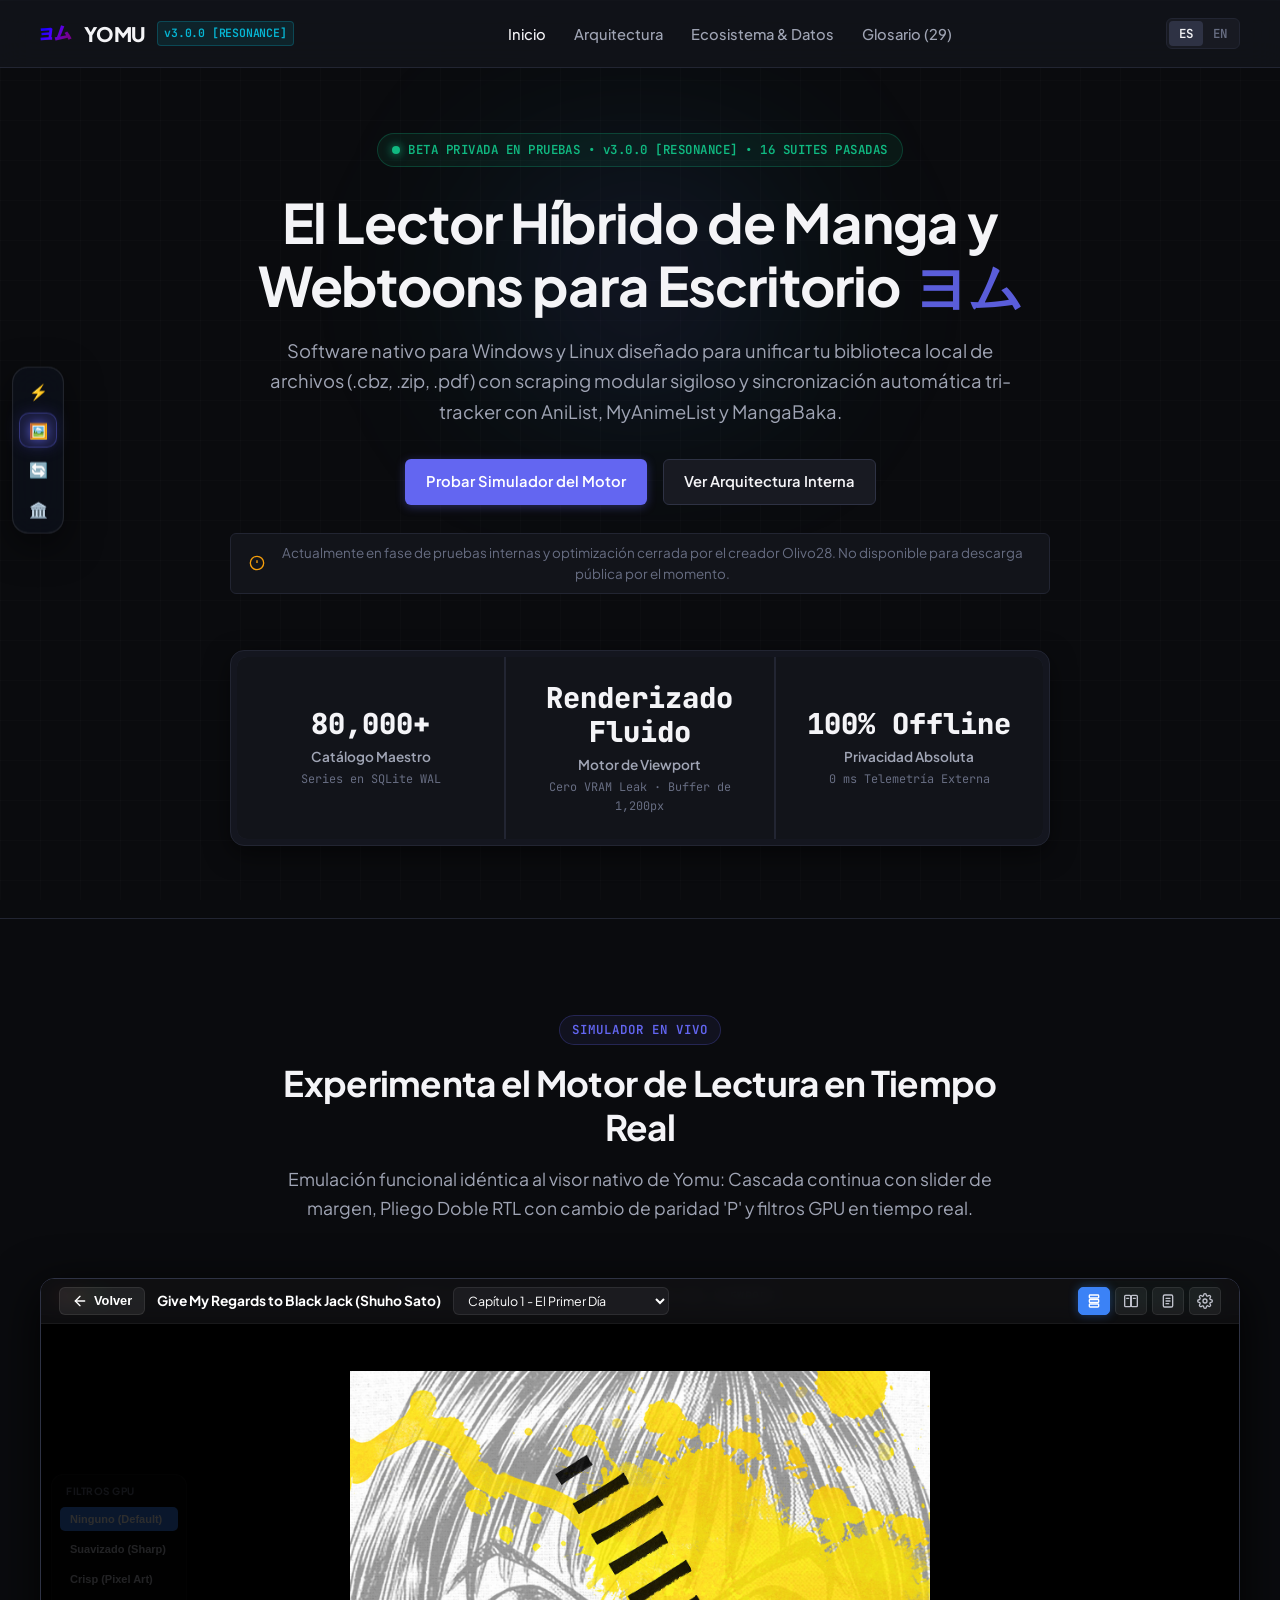
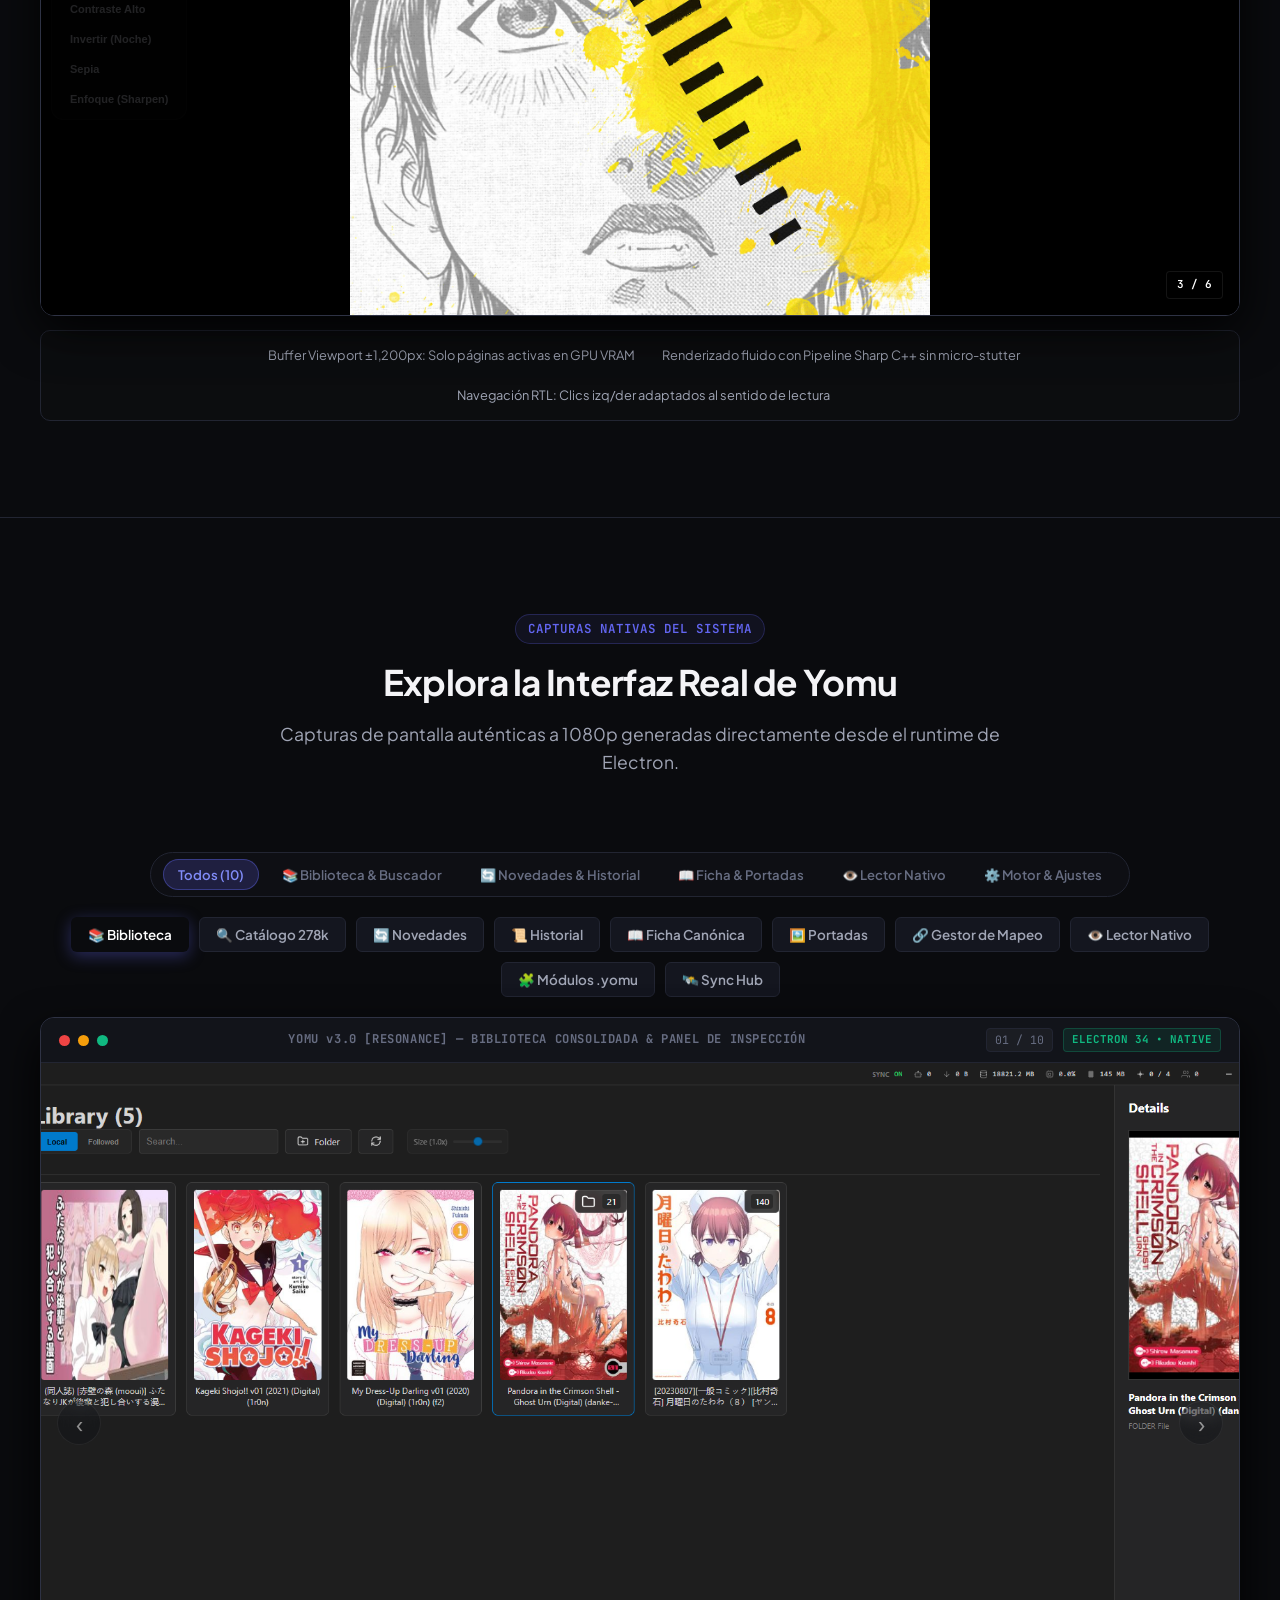
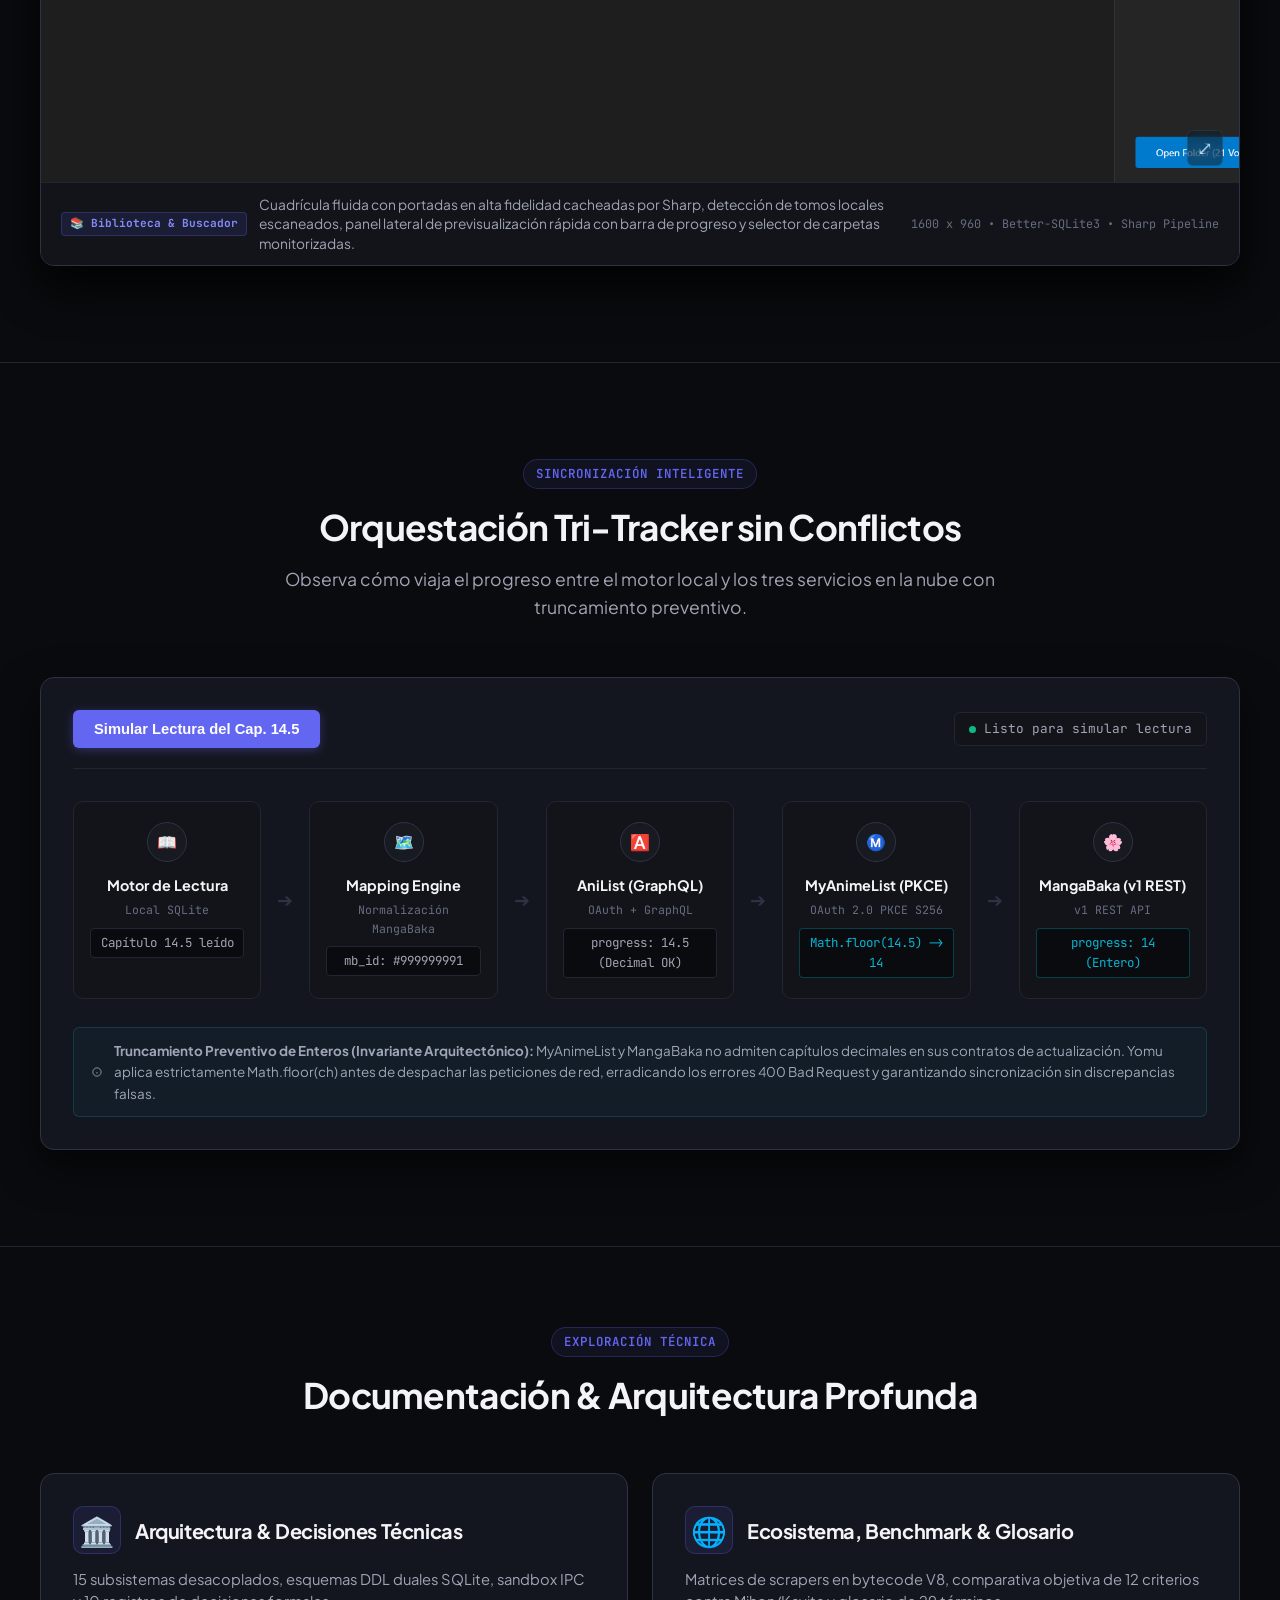
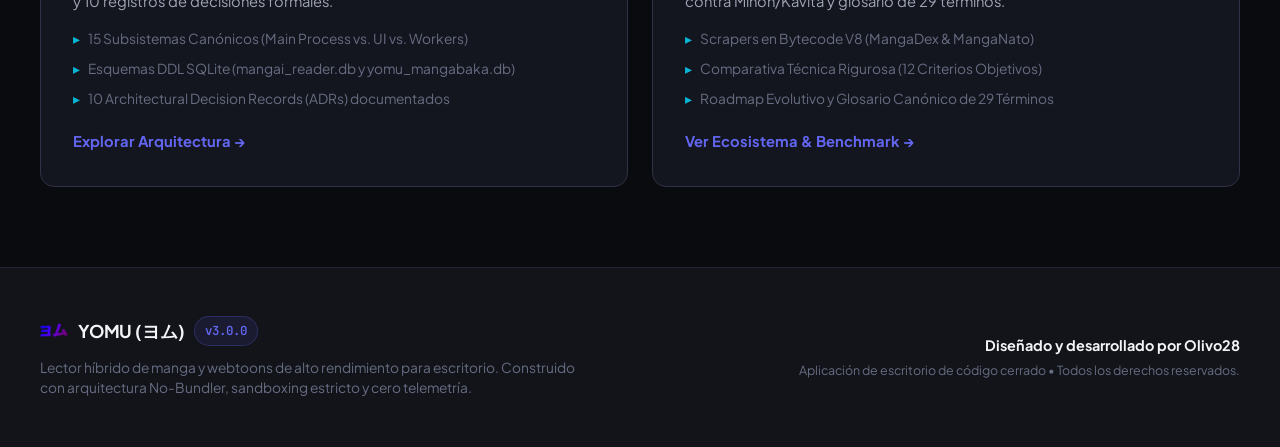
==== index.html @ 0726d1d8 "feat: update public portal, documentation and marketplace [2026-09-25]" ====
<!DOCTYPE html>
<html lang="es">
<head>
  <meta charset="UTF-8">
  <meta name="viewport" content="width=device-width, initial-scale=1.0">
  <title>YOMU (ヨム) — The Hybrid Manga & Webtoon Engine for Desktop</title>
  <meta name="description" content="Yomu es una aplicación de escritorio nativa para Windows y Linux que unifica tu biblioteca local de manga y webtoons (.cbz, .zip, .pdf) con scraping modular sigiloso y sincronización tri-tracker con AniList, MyAnimeList y MangaBaka.">
  <meta name="keywords" content="Yomu, manga reader, webtoon reader, desktop manga, cbz reader, anilist sync, myanimelist sync, mangabaka, tachiyomi alternative desktop">
  <meta name="author" content="Olivo28">

  <!-- Open Graph / Social Cards -->
  <meta property="og:type" content="website">
  <meta property="og:title" content="YOMU (ヨム) — Hybrid Desktop Manga Engine">
  <meta property="og:description" content="Closed Private Beta v3.0.0 [RESONANCE]. Zero telemetry, 100% offline-first, dual SQLite vault, and unified cloud tracking.">
  <meta property="og:image" content="./assets/logo.png">

  <!-- Favicon -->
  <link rel="icon" type="image/png" href="./assets/logo.png">

  <!-- Google Fonts: Plus Jakarta Sans & JetBrains Mono -->
  <link rel="preconnect" href="https://fonts.googleapis.com">
  <link rel="preconnect" href="https://fonts.gstatic.com" crossorigin>
  <link href="https://fonts.googleapis.com/css2?family=JetBrains+Mono:wght@400;600;700&family=Plus+Jakarta+Sans:wght@400;500;600;700;800&display=swap" rel="stylesheet">

  <!-- Modular CSS Stylesheets -->
  <link rel="stylesheet" href="./css/base.css">
  <link rel="stylesheet" href="./css/components/quick-nav.css">
  <link rel="stylesheet" href="./css/components/hero.css">
  <link rel="stylesheet" href="./css/components/reader-sim.css">
  <link rel="stylesheet" href="./css/components/gallery.css">
  <link rel="stylesheet" href="./css/components/sync-hub-sim.css">
  <link rel="stylesheet" href="./css/responsive.css">
</head>
<body>

  <!-- Top Sticky Navigation Bar -->
  <nav class="navbar">
    <div class="container nav-container">
      <a href="#" class="nav-brand">
        <img src="./assets/logo.png" alt="Yomu Logo" class="nav-logo">
        <span data-i18n="nav.brand">YOMU</span>
        <span class="nav-brand-tag">v3.0.0 [RESONANCE]</span>
      </a>

      <ul class="nav-links" id="nav-links">
        <li><a href="./index.html" class="nav-link active" data-i18n="nav.home">Inicio</a></li>
        <li><a href="./architecture.html" class="nav-link" data-i18n="nav.architecture">Arquitectura</a></li>
        <li><a href="./ecosystem.html" class="nav-link" data-i18n="nav.ecosystem">Ecosistema & Datos</a></li>
        <li><a href="./glossary.html" class="nav-link" data-i18n="nav.glossary">Glosario (29)</a></li>
      </ul>

      <div class="nav-actions">
        <div class="lang-switcher">
          <button class="lang-btn active" data-lang="es">ES</button>
          <button class="lang-btn" data-lang="en">EN</button>
        </div>
        <button class="mobile-nav-toggle" id="mobile-nav-toggle" aria-label="Toggle navigation">
          ☰
        </button>
      </div>
    </div>
  </nav>

  <!-- Floating Quick-Navigation Rail (Left Side Dock) -->
  <aside class="quick-nav-dock" aria-label="Quick navigation rail">
    <div class="quick-nav-header" data-i18n="quicknav.header">Secciones</div>
    <a href="#simulator" class="quick-nav-item active" data-nav-tooltip="Simulador">
      <span class="quick-nav-icon">⚡</span>
      <span class="quick-nav-label" data-i18n="quicknav.simulator">Simulador</span>
    </a>
    <a href="#gallery" class="quick-nav-item" data-nav-tooltip="Interfaz Real">
      <span class="quick-nav-icon">🖼️</span>
      <span class="quick-nav-label" data-i18n="quicknav.gallery">Interfaz Real</span>
    </a>
    <a href="#sync-hub" class="quick-nav-item" data-nav-tooltip="Sync Hub">
      <span class="quick-nav-icon">🔄</span>
      <span class="quick-nav-label" data-i18n="quicknav.syncHub">Sync Hub</span>
    </a>
    <a href="#portal" class="quick-nav-item" data-nav-tooltip="Exploración">
      <span class="quick-nav-icon">🏛️</span>
      <span class="quick-nav-label" data-i18n="quicknav.portal">Exploración</span>
    </a>
  </aside>

  <!-- Hero Section -->
  <header class="section hero-section">
    <div class="container hero-wrapper">
      <div class="hero-status-pill">
        <span class="hero-status-dot"></span>
        <span data-i18n="hero.badge">BETA PRIVADA EN PRUEBAS • v3.0.0 [RESONANCE] • 16 SUITES PASADAS</span>
      </div>

      <h1 class="hero-title">
        <span data-i18n="hero.title">El Lector Híbrido de Manga y Webtoons para Escritorio</span>
        <span class="kanji-accent">ヨム</span>
      </h1>

      <p class="hero-subtitle" data-i18n="hero.subtitle">
        Software nativo para Windows y Linux diseñado para unificar tu biblioteca local de archivos (.cbz, .zip, .pdf) con scraping modular sigiloso y sincronización automática tri-tracker con AniList, MyAnimeList y MangaBaka.
      </p>

      <div class="hero-actions">
        <a href="#simulator" class="btn btn-primary" data-i18n="hero.ctaSimulator">Probar Simulador del Motor</a>
        <a href="./architecture.html" class="btn btn-secondary" data-i18n="hero.ctaArchitecture">Ver Arquitectura Interna</a>
      </div>

      <div class="hero-notice">
        <svg width="16" height="16" viewBox="0 0 24 24" fill="none" stroke="currentColor" stroke-width="2">
          <circle cx="12" cy="12" r="10"/>
          <line x1="12" y1="8" x2="12" y2="12"/>
          <line x1="12" y1="16" x2="12.01" y2="16"/>
        </svg>
        <span data-i18n="hero.privateBetaNotice">Actualmente en fase de pruebas internas y optimización cerrada por el creador Olivo28. No disponible para descarga pública por el momento.</span>
      </div>

      <!-- Telemetry Metrics Bar -->
      <div class="telemetry-bar">
        <div class="telemetry-grid">
          <div class="telemetry-item">
            <div class="telemetry-val" data-i18n="telemetry.seriesVal">80,000+</div>
            <div class="telemetry-label" data-i18n="telemetry.series">Catálogo Maestro</div>
            <div class="telemetry-sub" data-i18n="telemetry.seriesSub">Series en SQLite WAL</div>
          </div>
          <div class="telemetry-item">
            <div class="telemetry-val" data-i18n="telemetry.bufferVal">Renderizado Fluido</div>
            <div class="telemetry-label" data-i18n="telemetry.buffer">Motor de Viewport</div>
            <div class="telemetry-sub" data-i18n="telemetry.bufferSub">Cero VRAM Leak · Buffer de 1,200px</div>
          </div>
          <div class="telemetry-item">
            <div class="telemetry-val" data-i18n="telemetry.privacyVal">100% Offline</div>
            <div class="telemetry-label" data-i18n="telemetry.privacy">Privacidad Absoluta</div>
            <div class="telemetry-sub" data-i18n="telemetry.privacySub">0 ms Telemetría Externa</div>
          </div>
        </div>
      </div>
    </div>
  </header>

  <!-- Section 1: Live Reader Simulator (Authentic Replica) -->
  <section class="section" id="simulator">
    <div class="container">
      <div class="section-header">
        <span class="section-tag" data-i18n="reader.tag">Simulador en Vivo</span>
        <h2 class="section-title" data-i18n="reader.title">Experimenta el Motor de Lectura en Tiempo Real</h2>
        <p class="section-subtitle" data-i18n="reader.subtitle">Emulación funcional idéntica al visor nativo de Yomu: Cascada continua con slider de margen, Pliego Doble RTL con cambio de paridad 'P' y filtros GPU en tiempo real.</p>
      </div>

      <div class="reader-sim-container">
        <!-- Titlebar -->
        <div class="reader-sim-header">
          <div class="reader-window-controls">
            <span class="reader-window-dot"></span>
            <span class="reader-window-dot"></span>
            <span class="reader-window-dot"></span>
          </div>
          <span class="reader-window-title" data-i18n="reader.windowTitle">MOTOR DE LECTURA YOMU — VISTA PREVIA DEL VIEWPORT</span>
          <span class="badge badge-emerald" data-i18n="reader.fluidBadge">Renderizado Fluido</span>
        </div>

        <!-- Authentic Top HUD -->
        <div class="reader-hud-top" id="reader-hud-top">
          <div class="reader-hud-left">
            <button class="reader-back-btn" id="reader-back-btn">
              <svg viewBox="0 0 24 24" width="16" height="16" fill="none" stroke="currentColor" stroke-width="2" stroke-linecap="round" stroke-linejoin="round"><path d="m12 19-7-7 7-7"/><path d="M19 12H5"/></svg>
              <span data-i18n="reader.backBtn">Volver</span>
            </button>
            <span class="reader-title" data-i18n="reader.seriesTitle">Give My Regards to Black Jack (Shuho Sato)</span>
            <select class="reader-chapter-select" id="reader-chapter-select">
              <option value="1" data-i18n="reader.chapter1">Capítulo 1 - El Primer Día</option>
              <option value="2" data-i18n="reader.chapter2">Capítulo 2 - Noche de Guardia</option>
              <option value="3" data-i18n="reader.chapter3">Capítulo 3 - Vocación Médica</option>
            </select>
          </div>

          <div class="reader-hud-right">
            <button class="reader-icon-btn btn-active" data-reader-mode="webtoon" title="Formato: Cascada" data-i18n-title="reader.hudWebtoon">
              <svg viewBox="0 0 24 24" width="16" height="16" fill="none" stroke="currentColor" stroke-width="2" stroke-linecap="round" stroke-linejoin="round"><rect x="5" y="3" width="14" height="4.5" rx="1.2"/><rect x="5" y="9.75" width="14" height="4.5" rx="1.2"/><rect x="5" y="16.5" width="14" height="4.5" rx="1.2"/></svg>
            </button>
            <button class="reader-icon-btn" data-reader-mode="double" title="Formato: Doble" data-i18n-title="reader.hudDouble">
              <svg viewBox="0 0 24 24" width="16" height="16" fill="none" stroke="currentColor" stroke-width="2" stroke-linecap="round" stroke-linejoin="round"><rect x="2.5" y="3.5" width="9" height="17" rx="1.5"/><rect x="12.5" y="3.5" width="9" height="17" rx="1.5"/><line x1="5.5" y1="8" x2="8.5" y2="8"/><line x1="15.5" y1="8" x2="18.5" y2="8"/></svg>
            </button>
            <button class="reader-icon-btn" data-reader-mode="single" title="Formato: Simple" data-i18n-title="reader.hudSingle">
              <svg viewBox="0 0 24 24" width="16" height="16" fill="none" stroke="currentColor" stroke-width="2" stroke-linecap="round" stroke-linejoin="round"><rect x="5" y="3" width="14" height="18" rx="2"/><line x1="9" y1="8" x2="15" y2="8"/><line x1="9" y1="12" x2="15" y2="12"/><line x1="9" y1="16" x2="13" y2="16"/></svg>
            </button>
            <button class="reader-icon-btn reader-parity-btn" id="reader-parity-btn" style="display:none;" title="Compensación de Paridad (P)" data-i18n-title="reader.parityBtn">P</button>
            <button class="reader-icon-btn" id="reader-hud-settings" title="Ajustes del Lector" data-i18n-title="reader.settingsBtn">
              <svg viewBox="0 0 24 24" width="16" height="16" fill="none" stroke="currentColor" stroke-width="2" stroke-linecap="round" stroke-linejoin="round"><circle cx="12" cy="12" r="3"/><path d="M19.4 15a1.65 1.65 0 0 0 .33 1.82l.06.06a2 2 0 0 1-2.83 2.83l-.06-.06a1.65 1.65 0 0 0-1.82-.33 1.65 1.65 0 0 0-1 1.51V21a2 2 0 0 1-4 0v-.09A1.65 1.65 0 0 0 9 19.4a1.65 1.65 0 0 0-1.82.33l-.06.06a2 2 0 0 1-2.83-2.83l.06-.06a1.65 1.65 0 0 0 .33-1.82 1.65 1.65 0 0 0-1.51-1H3a2 2 0 0 1 0-4h.09A1.65 1.65 0 0 0 4.6 9a1.65 1.65 0 0 0-.33-1.82l-.06-.06a2 2 0 0 1 2.83-2.83l.06.06a1.65 1.65 0 0 0 1.82.33H9a1.65 1.65 0 0 0 1-1.51V3a2 2 0 0 1 4 0v.09a1.65 1.65 0 0 0 1 1.51 1.65 1.65 0 0 0 1.82-.33l.06-.06a2 2 0 0 1 2.83 2.83l-.06.06a1.65 1.65 0 0 0-.33 1.82V9a1.65 1.65 0 0 0 1.51 1H21a2 2 0 0 1 0 4h-.09a1.65 1.65 0 0 0-1.51 1z"/></svg>
            </button>
          </div>
        </div>

        <!-- Floating Options Panel (Settings ⚙️) -->
        <div class="reader-options-panel" id="reader-options-panel">
          <div class="reader-options-header" data-i18n="reader.optionsHeader">Opciones del Lector</div>
          <div class="reader-slider-group">
            <div class="reader-slider-labels">
              <span data-i18n="reader.cascadeMargin">Margen de Cascada</span>
              <span id="val-reader-cascade-margin">0px</span>
            </div>
            <input type="range" class="reader-cascade-slider" id="reader-cascade-margin" min="0" max="50" value="0">
          </div>
        </div>

        <!-- Side Filter Menu (Translucent floating dock) -->
        <div class="reader-side-menu" id="reader-side-menu">
          <div class="side-menu-header" data-i18n="reader.filtersTitle">FILTROS GPU</div>
          <button class="side-menu-item active" data-action="filter-none" data-i18n="reader.filterNone">Ninguno (Default)</button>
          <button class="side-menu-item" data-action="filter-smooth" data-i18n="reader.filterSmooth">Suavizado (Sharp)</button>
          <button class="side-menu-item" data-action="filter-crisp" data-i18n="reader.filterCrisp">Crisp (Pixel Art)</button>
          <button class="side-menu-item" data-action="filter-contrast" data-i18n="reader.filterContrast">Contraste Alto</button>
          <button class="side-menu-item" data-action="filter-invert" data-i18n="reader.filterInvert">Invertir (Noche)</button>
          <button class="side-menu-item" data-action="filter-sepia" data-i18n="reader.filterSepia">Sepia</button>
          <button class="side-menu-item" data-action="filter-sharpen" data-i18n="reader.filterSharpen">Enfoque (Sharpen)</button>
        </div>

        <!-- Pitch-Black Workspace Viewport -->
        <div class="reader-sim-viewport" id="reader-sim-viewport">
          <div class="reader-workspace" id="reader-workspace">
            <!-- Populated with authentic sample pages by readerSimulator.js -->
          </div>
          <!-- Floating Page Indicator Pill -->
          <div class="reader-page-indicator" id="reader-page-indicator">1 / 6</div>
        </div>
      </div>

      <!-- Sleek External Telemetry Bar Below Simulator -->
      <div class="reader-telemetry-bar">
        <div class="reader-telemetry-item">
          <span class="chip-dot chip-dot-emerald"></span>
          <span data-i18n="reader.telemetryBuffer">Buffer Viewport ±1,200px: Solo páginas activas en GPU VRAM</span>
        </div>
        <div class="reader-telemetry-item">
          <span class="chip-dot chip-dot-cyan"></span>
          <span data-i18n="reader.telemetryFps">Renderizado fluido con Pipeline Sharp C++ sin micro-stutter</span>
        </div>
        <div class="reader-telemetry-item">
          <span class="chip-dot chip-dot-amber"></span>
          <span data-i18n="reader.telemetryRtl">Navegación RTL: Clics izq/der adaptados al sentido de lectura</span>
        </div>
      </div>
    </div>
  </section>

  <!-- Section: Real App Interface Gallery -->
  <section class="section" id="gallery">
    <div class="container gallery-container">
      <div class="section-header">
        <span class="section-tag" data-i18n="gallery.tag">Capturas Nativas del Sistema</span>
        <h2 class="section-title" data-i18n="gallery.title">Explora la Interfaz Real de Yomu</h2>
        <p class="section-subtitle" data-i18n="gallery.subtitle">Capturas de pantalla auténticas a 1080p generadas directamente desde el runtime de Electron.</p>
      </div>

      <!-- Category Filter Pills -->
      <div class="gallery-category-bar" id="gallery-categories">
        <!-- Populated by galleryViewer.js -->
      </div>

      <!-- Interactive Tab Selector -->
      <div class="gallery-tabs" id="gallery-tabs">
        <!-- Populated by galleryViewer.js -->
      </div>

      <!-- Desktop Window Mockup -->
      <div class="gallery-window">
        <div class="gallery-window-header">
          <div class="gallery-window-dots">
            <span class="gallery-dot close"></span>
            <span class="gallery-dot min"></span>
            <span class="gallery-dot max"></span>
          </div>
          <div class="gallery-window-title" id="gallery-window-title">YOMU v3.0 [RESONANCE]</div>
          <div class="gallery-window-meta">
            <span class="gallery-window-counter" id="gallery-counter">01 / 10</span>
            <span class="gallery-window-badge">ELECTRON 34 • NATIVE</span>
          </div>
        </div>
        <div class="gallery-viewport" id="gallery-viewport" tabindex="0">
          <button class="gallery-nav-btn gallery-nav-prev" id="gallery-prev" aria-label="Previous view">‹</button>
          <img id="gallery-active-img" class="gallery-img" src="./assets/screenshots/01-library.png" alt="Yomu Native Interface">
          <button class="gallery-nav-btn gallery-nav-next" id="gallery-next" aria-label="Next view">›</button>
          <button class="gallery-zoom-btn" id="gallery-zoom" title="Ver imagen en tamaño completo" aria-label="Zoom image">⤢</button>
        </div>
        <div class="gallery-caption-bar">
          <div class="gallery-caption-info">
            <span class="gallery-caption-category" id="gallery-caption-cat">BIBLIOTECA</span>
            <span class="gallery-caption-text" id="gallery-caption-text">Cargando detalles de la captura...</span>
          </div>
          <span class="gallery-caption-meta" id="gallery-caption-meta">1600 x 960 • Desktop Native</span>
        </div>
      </div>
    </div>
  </section>

  <!-- Section 2: Sync Hub Visualizer -->
  <section class="section" id="sync-hub">
    <div class="container">
      <div class="section-header">
        <span class="section-tag" data-i18n="sync.tag">Sincronización Inteligente</span>
        <h2 class="section-title" data-i18n="sync.title">Orquestación Tri-Tracker sin Conflictos</h2>
        <p class="section-subtitle" data-i18n="sync.subtitle">Observa cómo viaja el progreso entre el motor local y los tres servicios en la nube con truncamiento preventivo.</p>
      </div>

      <div class="sync-hub-card">
        <div class="sync-hub-top">
          <button class="btn btn-primary" id="sync-trigger-btn" data-i18n="sync.triggerBtn">Simular Lectura del Cap. 14.5</button>
          <div class="sync-status-badge" id="sync-status-badge">
            <span class="badge-dot" style="background:var(--status-emerald)"></span>
            <span id="sync-status-text" data-i18n="sync.statusIdle">Listo para simular lectura</span>
          </div>
        </div>

        <!-- Nodes Pipeline -->
        <div class="sync-pipeline">
          <div class="sync-node" id="node-local">
            <div class="sync-node-icon">📖</div>
            <div class="sync-node-title" data-i18n="sync.nodeLocal">Motor de Lectura</div>
            <div class="sync-node-protocol">Local SQLite</div>
            <div class="sync-node-payload" data-i18n="sync.payloadLocal">Capítulo 14.5 leído</div>
          </div>

          <div class="sync-node-connector">➔</div>

          <div class="sync-node" id="node-mapping">
            <div class="sync-node-icon">🗺️</div>
            <div class="sync-node-title" data-i18n="sync.nodeMapping">Mapping Engine</div>
            <div class="sync-node-protocol" data-i18n="sync.protoMapping">Normalización MangaBaka</div>
            <div class="sync-node-payload">mb_id: #999999991</div>
          </div>

          <div class="sync-node-connector">➔</div>

          <div class="sync-node" id="node-anilist">
            <div class="sync-node-icon">🅰️</div>
            <div class="sync-node-title" data-i18n="sync.nodeAniList">AniList</div>
            <div class="sync-node-protocol">OAuth + GraphQL</div>
            <div class="sync-node-payload">progress: 14.5 (Decimal OK)</div>
          </div>

          <div class="sync-node-connector">➔</div>

          <div class="sync-node highlight-truncation" id="node-mal">
            <div class="sync-node-icon">Ⓜ️</div>
            <div class="sync-node-title" data-i18n="sync.nodeMAL">MyAnimeList</div>
            <div class="sync-node-protocol">OAuth 2.0 PKCE S256</div>
            <div class="sync-node-payload">Math.floor(14.5) -> 14</div>
          </div>

          <div class="sync-node-connector">➔</div>

          <div class="sync-node highlight-truncation" id="node-mb">
            <div class="sync-node-icon">🌸</div>
            <div class="sync-node-title" data-i18n="sync.nodeMB">MangaBaka</div>
            <div class="sync-node-protocol">v1 REST API</div>
            <div class="sync-node-payload" data-i18n="sync.payloadMB">progress: 14 (Entero)</div>
          </div>
        </div>

        <div class="sync-truncation-box">
          <svg width="20" height="20" viewBox="0 0 24 24" fill="none" stroke="currentColor" stroke-width="2">
            <circle cx="12" cy="12" r="10"/>
            <line x1="12" y1="16" x2="12" y2="12"/>
            <line x1="12" y1="8" x2="12.01" y2="8"/>
          </svg>
          <div>
            <strong data-i18n="sync.truncationTitle">Truncamiento Preventivo de Enteros (Invariante Arquitectónico):</strong>
            <span data-i18n="sync.truncationExplainer">MyAnimeList y MangaBaka no admiten capítulos decimales en sus contratos de actualización. Yomu aplica estrictamente Math.floor(ch) antes de despachar las peticiones de red, erradicando los errores 400 Bad Request y garantizando sincronización sin discrepancias falsas.</span>
          </div>
        </div>
      </div>
    </div>
  </section>

  <!-- Exploration Portal Bento Grid (Home to Subpages) -->
  <section class="section portal-section" id="portal">
    <div class="container">
      <div class="section-header">
        <span class="section-tag" data-i18n="portal.tag">Exploración Técnica</span>
        <h2 class="section-title" data-i18n="portal.title">Documentación & Arquitectura Profunda</h2>
      </div>

      <div class="portal-grid">
        <!-- Card 1: Architecture & ADRs -->
        <a href="./architecture.html" class="portal-card" style="text-decoration:none;">
          <div>
            <div class="portal-card-header">
              <div class="portal-card-icon">🏛️</div>
              <h3 class="portal-card-title" data-i18n="portal.archTitle">Arquitectura & Decisiones Técnicas</h3>
            </div>
            <p class="portal-card-desc" style="margin-top:14px; margin-bottom:16px;" data-i18n="portal.archDesc">
              15 subsistemas desacoplados, esquemas DDL duales SQLite, sandbox IPC y 10 registros de decisiones formales.
            </p>
            <ul class="portal-card-bullets">
              <li class="portal-card-bullet">15 Subsistemas Canónicos (Main Process vs. UI vs. Workers)</li>
              <li class="portal-card-bullet">Esquemas DDL SQLite (mangai_reader.db y yomu_mangabaka.db)</li>
              <li class="portal-card-bullet">10 Architectural Decision Records (ADRs) documentados</li>
            </ul>
          </div>
          <span class="portal-card-cta" data-i18n="portal.archBtn">Explorar Arquitectura →</span>
        </a>

        <!-- Card 2: Ecosystem, Benchmark & Roadmap -->
        <a href="./ecosystem.html" class="portal-card" style="text-decoration:none;">
          <div>
            <div class="portal-card-header">
              <div class="portal-card-icon">🌐</div>
              <h3 class="portal-card-title" data-i18n="portal.ecoTitle">Ecosistema, Benchmark & Glosario</h3>
            </div>
            <p class="portal-card-desc" style="margin-top:14px; margin-bottom:16px;" data-i18n="portal.ecoDesc">
              Matrices de scrapers en bytecode V8, comparativa objetiva de 12 criterios contra Mihon/Kavita y glosario de 29 términos.
            </p>
            <ul class="portal-card-bullets">
              <li class="portal-card-bullet">Scrapers en Bytecode V8 (MangaDex & MangaNato)</li>
              <li class="portal-card-bullet">Comparativa Técnica Rigurosa (12 Criterios Objetivos)</li>
              <li class="portal-card-bullet">Roadmap Evolutivo y Glosario Canónico de 29 Términos</li>
            </ul>
          </div>
          <span class="portal-card-cta" data-i18n="portal.ecoBtn">Ver Ecosistema & Benchmark →</span>
        </a>
      </div>
    </div>
  </section>

  <!-- Footer -->
  <footer class="section" style="padding:48px 0; border-top:1px solid var(--border-subtle); background:var(--bg-secondary);">
    <div class="container">
      <div style="display:flex; align-items:center; justify-content:space-between; flex-wrap:wrap; gap:24px;">
        <div style="max-width:540px;">
          <div style="display:flex; align-items:center; gap:10px; margin-bottom:12px;">
            <img src="./assets/logo.png" alt="Yomu Logo" style="width:28px; height:28px; border-radius:4px;">
            <strong style="font-size:1.1rem; letter-spacing:-0.01em;">YOMU (ヨム)</strong>
            <span class="badge badge-indigo">v3.0.0</span>
          </div>
          <p style="font-size:0.86rem; color:var(--text-muted); line-height:1.5;" data-i18n="footer.desc">
            Lector híbrido de manga y webtoons de alto rendimiento para escritorio. Construido con arquitectura No-Bundler, sandboxing estricto y cero telemetría.
          </p>
        </div>

        <div style="text-align:right;">
          <div style="font-weight:700; font-size:0.9rem; color:var(--text-primary); margin-bottom:4px;" data-i18n="footer.creator">
            Diseñado y desarrollado por Olivo28
          </div>
          <div style="font-size:0.78rem; color:var(--text-muted);" data-i18n="footer.license">
            Aplicación de escritorio de código cerrado • Todos los derechos reservados.
          </div>
        </div>
      </div>
    </div>
  </footer>



  <!-- Modular Scripts: Strict Loading Sequence -->
  <!-- 1. Data Layer -->
  <script src="./js/data/i18n-locales.js"></script>
  <script src="./js/data/architecture-data.js"></script>
  <script src="./js/data/capabilities-data.js"></script>
  <script src="./js/data/benchmark-data.js"></script>
  <script src="./js/data/roadmap-data.js"></script>
  <script src="./js/data/glossary-data.js"></script>

  <!-- 2. Modular Behavior Controllers -->
  <script src="./js/modules/i18n.js"></script>
  <script src="./js/modules/readerSimulator.js"></script>
  <script src="./js/modules/galleryViewer.js"></script>
  <script src="./js/modules/syncHubSimulator.js"></script>
  <script src="./js/modules/architectureViewer.js"></script>
  <script src="./js/modules/capabilitiesViewer.js"></script>
  <script src="./js/modules/benchmarkViewer.js"></script>
  <script src="./js/modules/roadmapViewer.js"></script>
  <script src="./js/modules/glossaryViewer.js"></script>

  <!-- 3. Main App Orchestrator -->
  <script src="./js/app.js"></script>
</body>
</html>
---- css/base.css ----
/* ==========================================================================
   YOMU (ヨム) — Base Design System & CSS Foundation
   Sober, High-Precision Desktop Dark Theme
   ========================================================================== */

:root {
  /* Core Backgrounds */
  --bg-primary: #0a0b0e;
  --bg-secondary: #12141a;
  --bg-tertiary: #181a22;
  --bg-card: #14161f;
  --bg-card-hover: #1b1e2a;
  --bg-glass: rgba(18, 20, 26, 0.85);

  /* Borders & Dividers */
  --border-subtle: #222532;
  --border-medium: #2e3244;
  --border-active: #4a5068;

  /* Typography Colors */
  --text-primary: #f4f4f7;
  --text-secondary: #a0a5b5;
  --text-muted: #676d82;
  --text-inverse: #0a0b0e;

  /* Accent & Status Tokens */
  --accent-primary: #6366f1;
  --accent-primary-hover: #4f46e5;
  --accent-glow: rgba(99, 102, 241, 0.2);
  --accent-cyan: #06b6d4;
  --accent-cyan-glow: rgba(6, 182, 212, 0.15);
  --status-emerald: #10b981;
  --status-emerald-bg: rgba(16, 185, 129, 0.1);
  --status-amber: #f59e0b;
  --status-amber-bg: rgba(245, 158, 11, 0.1);
  --status-rose: #f43f5e;
  --status-rose-bg: rgba(244, 63, 94, 0.1);

  /* Fonts & Shadows */
  --font-sans: 'Plus Jakarta Sans', -apple-system, BlinkMacSystemFont, 'Segoe UI', Roboto, sans-serif;
  --font-mono: 'JetBrains Mono', 'Fira Code', 'Courier New', monospace;
  --shadow-sm: 0 2px 8px rgba(0, 0, 0, 0.4);
  --shadow-md: 0 8px 24px rgba(0, 0, 0, 0.5);
  --shadow-lg: 0 16px 40px rgba(0, 0, 0, 0.6);

  /* Layout Constants (Expansive Desktop Canvas) */
  --max-width: 1480px;
  --max-width-narrow: 1120px;
  --nav-height: 68px;
  --radius-sm: 6px;
  --radius-md: 10px;
  --radius-lg: 14px;
  --transition-fast: 150ms cubic-bezier(0.4, 0, 0.2, 1);
  --transition-normal: 250ms cubic-bezier(0.4, 0, 0.2, 1);
}

/* Base Reset & Box Sizing */
*, *::before, *::after {
  box-sizing: border-box;
  margin: 0;
  padding: 0;
}

html {
  font-size: 16px;
  scroll-behavior: smooth;
  scroll-padding-top: calc(var(--nav-height) + 24px);
  -webkit-font-smoothing: antialiased;
  -moz-osx-font-smoothing: grayscale;
}

body {
  background-color: var(--bg-primary);
  color: var(--text-primary);
  font-family: var(--font-sans);
  line-height: 1.6;
  overflow-x: hidden;
  position: relative;
}

/* Background Subtle Blueprint Grid */
body::before {
  content: '';
  position: fixed;
  inset: 0;
  background-image: 
    linear-gradient(to right, rgba(255, 255, 255, 0.015) 1px, transparent 1px),
    linear-gradient(to bottom, rgba(255, 255, 255, 0.015) 1px, transparent 1px);
  background-size: 40px 40px;
  pointer-events: none;
  z-index: 0;
}

/* Typography Standards */
h1, h2, h3, h4, h5, h6 {
  color: var(--text-primary);
  font-weight: 700;
  line-height: 1.25;
  letter-spacing: -0.02em;
}

h1 { font-size: clamp(2.2rem, 4.5vw, 3.4rem); }
h2 { font-size: clamp(1.6rem, 3vw, 2.2rem); }
h3 { font-size: clamp(1.2rem, 2vw, 1.5rem); }
h4 { font-size: 1.15rem; }

p {
  color: var(--text-secondary);
  font-size: 1rem;
}

a {
  color: inherit;
  text-decoration: none;
  transition: color var(--transition-fast);
}

code, pre {
  font-family: var(--font-mono);
  font-size: 0.88rem;
}

/* Layout Containers */
.container {
  width: 100%;
  max-width: var(--max-width);
  margin: 0 auto;
  padding: 0 24px;
  position: relative;
  z-index: 1;
}

@media (min-width: 1200px) {
  .container {
    padding: 0 40px;
  }
}

.section {
  padding: 96px 0;
  border-top: 1px solid var(--border-subtle);
  position: relative;
}

.section-header {
  text-align: center;
  max-width: 760px;
  margin: 0 auto 56px auto;
}

.section-tag {
  display: inline-flex;
  align-items: center;
  gap: 6px;
  padding: 4px 12px;
  background: rgba(99, 102, 241, 0.08);
  border: 1px solid rgba(99, 102, 241, 0.25);
  border-radius: 9999px;
  color: var(--accent-primary);
  font-family: var(--font-mono);
  font-size: 0.78rem;
  font-weight: 600;
  text-transform: uppercase;
  letter-spacing: 0.08em;
  margin-bottom: 16px;
}

.section-title {
  margin-bottom: 16px;
}

.section-subtitle {
  font-size: 1.1rem;
  color: var(--text-secondary);
}

/* Top Sticky Navigation Bar */
.navbar {
  position: fixed;
  top: 0;
  left: 0;
  right: 0;
  height: var(--nav-height);
  background: var(--bg-glass);
  backdrop-filter: blur(16px);
  -webkit-backdrop-filter: blur(16px);
  border-bottom: 1px solid var(--border-subtle);
  z-index: 1000;
  transition: background var(--transition-fast), border-color var(--transition-fast);
}

.nav-container {
  display: flex;
  align-items: center;
  justify-content: space-between;
  height: 100%;
}

.nav-brand {
  display: flex;
  align-items: center;
  gap: 12px;
  font-weight: 800;
  font-size: 1.25rem;
  letter-spacing: -0.01em;
}

.nav-logo {
  width: 32px;
  height: 32px;
  border-radius: var(--radius-sm);
  object-fit: contain;
}

.nav-brand-tag {
  font-family: var(--font-mono);
  font-size: 0.72rem;
  color: var(--accent-cyan);
  background: rgba(6, 182, 212, 0.1);
  border: 1px solid rgba(6, 182, 212, 0.25);
  padding: 2px 6px;
  border-radius: 4px;
  font-weight: 600;
}

.nav-links {
  display: flex;
  align-items: center;
  gap: 28px;
  list-style: none;
}

.nav-link {
  font-size: 0.92rem;
  font-weight: 500;
  color: var(--text-secondary);
  transition: color var(--transition-fast);
}

.nav-link:hover, .nav-link.active {
  color: var(--text-primary);
}

.nav-actions {
  display: flex;
  align-items: center;
  gap: 14px;
}

/* Language Switcher Button Group */
.lang-switcher {
  display: flex;
  align-items: center;
  background: var(--bg-tertiary);
  border: 1px solid var(--border-subtle);
  border-radius: var(--radius-sm);
  padding: 2px;
}

.lang-btn {
  background: transparent;
  border: none;
  color: var(--text-muted);
  font-size: 0.78rem;
  font-weight: 600;
  font-family: var(--font-mono);
  padding: 4px 10px;
  border-radius: 4px;
  cursor: pointer;
  transition: all var(--transition-fast);
}

.lang-btn.active {
  background: var(--border-medium);
  color: var(--text-primary);
}

/* Standard Buttons */
.btn {
  display: inline-flex;
  align-items: center;
  justify-content: center;
  gap: 8px;
  padding: 10px 20px;
  border-radius: var(--radius-sm);
  font-size: 0.92rem;
  font-weight: 600;
  cursor: pointer;
  transition: all var(--transition-fast);
  border: 1px solid transparent;
  text-align: center;
}

.btn-primary {
  background: var(--accent-primary);
  color: #ffffff;
  box-shadow: 0 2px 10px rgba(99, 102, 241, 0.35);
}

.btn-primary:hover {
  background: var(--accent-primary-hover);
  transform: translateY(-1px);
  box-shadow: 0 4px 14px rgba(99, 102, 241, 0.45);
}

.btn-secondary {
  background: var(--bg-tertiary);
  color: var(--text-primary);
  border-color: var(--border-medium);
}

.btn-secondary:hover {
  background: var(--bg-card-hover);
  border-color: var(--border-active);
  color: #ffffff;
}

.btn-sm {
  padding: 6px 14px;
  font-size: 0.82rem;
}

/* Status Badges */
.badge {
  display: inline-flex;
  align-items: center;
  gap: 6px;
  padding: 4px 10px;
  border-radius: 9999px;
  font-size: 0.78rem;
  font-family: var(--font-mono);
  font-weight: 600;
}

.badge-dot {
  width: 7px;
  height: 7px;
  border-radius: 50%;
}

.badge-emerald {
  background: var(--status-emerald-bg);
  color: var(--status-emerald);
  border: 1px solid rgba(16, 185, 129, 0.25);
}
.badge-emerald .badge-dot {
  background: var(--status-emerald);
  box-shadow: 0 0 6px var(--status-emerald);
}

.badge-amber {
  background: var(--status-amber-bg);
  color: var(--status-amber);
  border: 1px solid rgba(245, 158, 11, 0.25);
}
.badge-amber .badge-dot {
  background: var(--status-amber);
  box-shadow: 0 0 6px var(--status-amber);
}

.badge-indigo {
  background: rgba(99, 102, 241, 0.1);
  color: var(--accent-primary);
  border: 1px solid rgba(99, 102, 241, 0.25);
}
.badge-indigo .badge-dot {
  background: var(--accent-primary);
}

/* Global Mobile Navigation Toggle */
.mobile-nav-toggle {
  display: none;
  background: transparent;
  border: none;
  color: var(--text-secondary);
  font-size: 1.5rem;
  cursor: pointer;
}

/* Exploration Portal Bento Grid (Home to Subpages) */
.portal-section {
  padding: 80px 0;
  border-top: 1px solid var(--border-subtle);
}

.portal-grid {
  display: grid;
  grid-template-columns: repeat(auto-fit, minmax(360px, 1fr));
  gap: 24px;
}

.portal-card {
  background: var(--bg-card);
  border: 1px solid var(--border-medium);
  border-radius: var(--radius-lg);
  padding: 32px;
  display: flex;
  flex-direction: column;
  justify-content: space-between;
  gap: 20px;
  transition: all var(--transition-fast);
  position: relative;
  overflow: hidden;
}

.portal-card::before {
  content: '';
  position: absolute;
  top: 0;
  left: 0;
  right: 0;
  height: 2px;
  background: var(--accent-gradient);
  opacity: 0;
  transition: opacity var(--transition-fast);
}

.portal-card:hover {
  border-color: var(--accent-primary);
  transform: translateY(-3px);
  box-shadow: var(--shadow-lg), 0 12px 30px rgba(99, 102, 241, 0.15);
}

.portal-card:hover::before {
  opacity: 1;
}

.portal-card-header {
  display: flex;
  align-items: center;
  gap: 14px;
}

.portal-card-icon {
  font-size: 1.8rem;
  width: 48px;
  height: 48px;
  border-radius: var(--radius-md);
  background: rgba(99, 102, 241, 0.1);
  border: 1px solid rgba(99, 102, 241, 0.25);
  display: flex;
  align-items: center;
  justify-content: center;
}

.portal-card-title {
  font-size: 1.25rem;
  font-weight: 700;
  color: var(--text-primary);
}

.portal-card-desc {
  font-size: 0.92rem;
  color: var(--text-secondary);
  line-height: 1.5;
}

.portal-card-bullets {
  list-style: none;
  display: flex;
  flex-direction: column;
  gap: 8px;
  padding: 0;
  margin: 0;
}

.portal-card-bullet {
  font-size: 0.86rem;
  color: var(--text-muted);
  display: flex;
  align-items: center;
  gap: 8px;
}

.portal-card-bullet::before {
  content: '▸';
  color: var(--accent-cyan);
}

.portal-card-cta {
  display: inline-flex;
  align-items: center;
  gap: 8px;
  color: var(--accent-primary);
  font-weight: 700;
  font-size: 0.92rem;
  text-decoration: none;
  transition: color var(--transition-fast), transform var(--transition-fast);
  margin-top: auto;
}

.portal-card:hover .portal-card-cta {
  color: var(--accent-cyan);
  transform: translateX(4px);
}

/* Sub-Page Header & Anchor Pill Bar */
.subpage-hero {
  padding: 120px 0 40px 0;
  text-align: center;
  position: relative;
}

.subpage-nav-bar {
  display: flex;
  align-items: center;
  justify-content: center;
  gap: 10px;
  flex-wrap: wrap;
  margin-top: 28px;
}

.subpage-nav-pill {
  background: var(--bg-card);
  border: 1px solid var(--border-subtle);
  color: var(--text-secondary);
  font-family: var(--font-sans);
  font-size: 0.84rem;
  font-weight: 600;
  padding: 8px 18px;
  border-radius: var(--radius-full, 9999px);
  cursor: pointer;
  display: inline-flex;
  align-items: center;
  gap: 6px;
  transition: all var(--transition-fast);
}

.subpage-nav-pill:hover {
  background: var(--bg-card-hover);
  color: var(--text-primary);
  border-color: var(--border-medium);
}

.subpage-nav-pill.active {
  background: rgba(99, 102, 241, 0.2);
  color: #818cf8;
  border-color: rgba(99, 102, 241, 0.4);
}
---- css/components/quick-nav.css ----
/* ==========================================================================
   YOMU (ヨム) — Floating Quick-Navigation Rail Component
   Left-docked quick jump navigation with reactive scroll-spy
   ========================================================================== */

.quick-nav-dock {
  position: fixed;
  left: 20px;
  top: 50%;
  transform: translateY(-50%);
  z-index: 100;
  background: rgba(13, 16, 26, 0.82);
  backdrop-filter: blur(18px);
  -webkit-backdrop-filter: blur(18px);
  border: 1px solid rgba(255, 255, 255, 0.09);
  border-radius: 16px;
  padding: 8px 6px;
  box-shadow: 0 12px 36px rgba(0, 0, 0, 0.5), 0 0 1px rgba(255, 255, 255, 0.15) inset;
  display: flex;
  flex-direction: column;
  gap: 4px;
  max-width: 220px;
  user-select: none;
  animation: fadeInDock 0.4s ease-out;
}

@keyframes fadeInDock {
  from {
    opacity: 0;
    transform: translateY(calc(-50% + 10px));
  }
  to {
    opacity: 1;
    transform: translateY(-50%);
  }
}

.quick-nav-header {
  font-size: 0.64rem;
  text-transform: uppercase;
  letter-spacing: 0.08em;
  color: var(--text-muted);
  padding: 6px 10px 4px 10px;
  font-family: var(--font-mono);
  font-weight: 700;
  display: flex;
  align-items: center;
  gap: 6px;
}

.quick-nav-header::before {
  content: '';
  width: 6px;
  height: 6px;
  border-radius: 50%;
  background: var(--accent-primary);
  box-shadow: 0 0 6px var(--accent-primary);
}

.quick-nav-divider {
  height: 1px;
  background: rgba(255, 255, 255, 0.06);
  margin: 2px 6px;
}

.quick-nav-item {
  display: flex;
  align-items: center;
  gap: 9px;
  padding: 7px 11px;
  border-radius: 10px;
  color: var(--text-secondary);
  text-decoration: none;
  font-size: 0.82rem;
  font-weight: 600;
  font-family: var(--font-sans);
  transition: all var(--transition-fast);
  white-space: nowrap;
  position: relative;
  border: 1px solid transparent;
}

.quick-nav-icon {
  font-size: 0.95rem;
  line-height: 1;
  display: inline-flex;
  align-items: center;
  justify-content: center;
  width: 18px;
  flex-shrink: 0;
  transition: transform var(--transition-fast);
}

.quick-nav-label {
  transition: color var(--transition-fast);
  overflow: hidden;
  text-overflow: ellipsis;
}

.quick-nav-item:hover {
  background: rgba(255, 255, 255, 0.06);
  color: var(--text-primary);
  border-color: rgba(255, 255, 255, 0.1);
  transform: translateX(3px);
}

.quick-nav-item:hover .quick-nav-icon {
  transform: scale(1.15);
}

.quick-nav-item.active {
  background: rgba(99, 102, 241, 0.16);
  color: #818cf8;
  border-color: rgba(99, 102, 241, 0.35);
  box-shadow: 0 0 16px rgba(99, 102, 241, 0.2);
}

.quick-nav-item.active .quick-nav-icon {
  filter: drop-shadow(0 0 6px rgba(99, 102, 241, 0.8));
}

/* Tablet & Compact Desktop: Collapse to icon-only dock */
@media (max-width: 1360px) and (min-width: 901px) {
  .quick-nav-dock {
    left: 12px;
    padding: 6px;
    max-width: none;
  }

  .quick-nav-header {
    display: none;
  }

  .quick-nav-divider {
    display: none;
  }

  .quick-nav-label {
    display: none;
  }

  .quick-nav-item {
    padding: 9px;
    justify-content: center;
  }

  /* Tooltip on hover */
  .quick-nav-item::after {
    content: attr(data-nav-tooltip);
    position: absolute;
    left: calc(100% + 10px);
    top: 50%;
    transform: translateY(-50%);
    background: var(--bg-tertiary);
    color: var(--text-primary);
    padding: 5px 10px;
    border-radius: 6px;
    font-size: 0.76rem;
    font-weight: 600;
    white-space: nowrap;
    opacity: 0;
    pointer-events: none;
    transition: opacity var(--transition-fast), transform var(--transition-fast);
    border: 1px solid var(--border-medium);
    box-shadow: var(--shadow-md);
  }

  .quick-nav-item:hover::after {
    opacity: 1;
    transform: translateY(-50%) translateX(2px);
  }
}

/* Mobile Screens: Hide floating dock to prevent viewport collision */
@media (max-width: 900px) {
  .quick-nav-dock {
    display: none !important;
  }
}
---- css/components/hero.css ----
/* ==========================================================================
   YOMU (ヨム) — Hero Section & Telemetry Metrics Component
   ========================================================================== */

.hero-section {
  padding-top: calc(var(--nav-height) + 64px);
  padding-bottom: 72px;
  position: relative;
  overflow: hidden;
}

/* Subtle Ambient Glow */
.hero-section::after {
  content: '';
  position: absolute;
  top: 10%;
  left: 50%;
  transform: translateX(-50%);
  width: 680px;
  height: 380px;
  background: radial-gradient(circle, rgba(99, 102, 241, 0.12) 0%, rgba(6, 182, 212, 0.04) 40%, transparent 70%);
  filter: blur(60px);
  pointer-events: none;
  z-index: 0;
}

.hero-wrapper {
  max-width: 900px;
  margin: 0 auto;
  text-align: center;
  position: relative;
  z-index: 1;
}

.hero-status-pill {
  display: inline-flex;
  align-items: center;
  gap: 8px;
  padding: 6px 14px;
  background: rgba(16, 185, 129, 0.08);
  border: 1px solid rgba(16, 185, 129, 0.25);
  border-radius: 9999px;
  color: var(--status-emerald);
  font-family: var(--font-mono);
  font-size: 0.78rem;
  font-weight: 600;
  letter-spacing: 0.04em;
  margin-bottom: 24px;
}

.hero-status-dot {
  width: 8px;
  height: 8px;
  border-radius: 50%;
  background: var(--status-emerald);
  box-shadow: 0 0 10px var(--status-emerald);
  animation: pulse-dot 2s infinite ease-in-out;
}

@keyframes pulse-dot {
  0%, 100% { opacity: 1; transform: scale(1); }
  50% { opacity: 0.4; transform: scale(0.85); }
}

.hero-title {
  margin-bottom: 20px;
  line-height: 1.15;
}

.hero-title .kanji-accent {
  display: inline-block;
  color: var(--accent-primary);
  font-weight: 800;
  margin-left: 6px;
  opacity: 0.9;
}

.hero-subtitle {
  font-size: 1.15rem;
  color: var(--text-secondary);
  line-height: 1.65;
  margin-bottom: 32px;
  max-width: 780px;
  margin-left: auto;
  margin-right: auto;
}

.hero-actions {
  display: flex;
  align-items: center;
  justify-content: center;
  gap: 16px;
  margin-bottom: 28px;
}

.hero-notice {
  display: inline-flex;
  align-items: center;
  gap: 8px;
  font-size: 0.84rem;
  color: var(--text-muted);
  background: var(--bg-secondary);
  border: 1px solid var(--border-subtle);
  padding: 8px 18px;
  border-radius: var(--radius-sm);
  margin-bottom: 56px;
}

.hero-notice svg {
  color: var(--status-amber);
  flex-shrink: 0;
}

/* Telemetry Metrics Bar */
.telemetry-bar {
  background: var(--bg-card);
  border: 1px solid var(--border-subtle);
  border-radius: var(--radius-lg);
  padding: 6px;
  box-shadow: var(--shadow-md);
}

.telemetry-grid {
  display: grid;
  grid-template-columns: repeat(3, 1fr);
  gap: 2px;
  background: var(--border-subtle);
  border-radius: calc(var(--radius-lg) - 4px);
  overflow: hidden;
}

.telemetry-item {
  background: var(--bg-secondary);
  padding: 24px 20px;
  display: flex;
  flex-direction: column;
  align-items: center;
  justify-content: center;
  text-align: center;
  transition: background var(--transition-fast);
}

.telemetry-item:hover {
  background: var(--bg-card-hover);
}

.telemetry-val {
  font-family: var(--font-mono);
  font-size: 1.8rem;
  font-weight: 800;
  color: var(--text-primary);
  line-height: 1.2;
  margin-bottom: 4px;
}

.telemetry-label {
  font-size: 0.85rem;
  font-weight: 600;
  color: var(--text-secondary);
  margin-bottom: 2px;
}

.telemetry-sub {
  font-family: var(--font-mono);
  font-size: 0.74rem;
  color: var(--text-muted);
}
---- css/components/reader-sim.css ----
/* ==========================================================================
   YOMU (ヨム) — Authentic Reader Simulator Styles
   Pixel-Perfect Replica of Real Yomu Desktop Reader (reader.html & reader.css)
   ========================================================================== */

/* Outer Simulator Window Frame */
.reader-sim-container {
  background: #070707;
  border: 1px solid var(--border-medium);
  border-radius: var(--radius-lg);
  overflow: hidden;
  box-shadow: 0 12px 48px rgba(0, 0, 0, 0.9);
  position: relative;
  margin-top: 24px;
}

/* Window Header / Titlebar */
.reader-sim-header {
  height: 36px;
  background: #111216;
  border-bottom: 1px solid rgba(255, 255, 255, 0.06);
  padding: 0 16px;
  display: flex;
  align-items: center;
  justify-content: space-between;
  user-select: none;
}

.reader-window-controls {
  display: flex;
  align-items: center;
  gap: 7px;
}

.reader-window-dot {
  width: 11px;
  height: 11px;
  border-radius: 50%;
}
.reader-window-dot:nth-child(1) { background: #ff5f56; }
.reader-window-dot:nth-child(2) { background: #ffbd2e; }
.reader-window-dot:nth-child(3) { background: #27c93f; }

.reader-window-title {
  font-family: var(--font-mono);
  font-size: 0.72rem;
  color: var(--text-muted);
  letter-spacing: 0.05em;
  font-weight: 600;
}

/* Reader Viewport Area */
.reader-sim-viewport {
  position: relative;
  height: 600px;
  background-color: #070707 !important;
  overflow: hidden;
}

/* Workspace */
.reader-workspace {
  width: 100%;
  height: 100%;
  background: #000000;
  position: relative;
  user-select: none;
  overflow-y: auto;
  overflow-x: hidden;
}

.reader-workspace::-webkit-scrollbar {
  display: none;
}

/* Webtoon Layout Flow */
.reader-webtoon {
  display: flex;
  flex-direction: column;
  align-items: center;
  padding-top: 56px;
  padding-bottom: 60px;
  gap: 0;
  transition: gap var(--transition-fast);
}

.reader-webtoon .reader-image {
  width: 100%;
  max-width: 580px;
  height: auto;
  display: block;
  margin: 0 auto;
  transform: translateZ(0);
  will-change: transform, filter, opacity;
  box-shadow: 0 4px 20px rgba(0, 0, 0, 0.7);
}

/* Paged Layout Flow (Single & Double Spread) */
.reader-paged {
  display: flex !important;
  flex-direction: row !important;
  justify-content: center !important;
  align-items: center !important;
  overflow-y: hidden !important;
  padding-top: 50px;
  height: 100%;
  box-sizing: border-box;
}

.reader-paged .reader-image {
  height: 88%;
  max-height: 510px;
  width: auto;
  max-width: 48%;
  object-fit: contain;
  margin: 0 4px;
  flex-shrink: 0;
  cursor: pointer;
  box-shadow: 0 4px 24px rgba(0, 0, 0, 0.8);
}

.reader-paged.single .reader-image {
  max-width: 90%;
}

/* GPU Shader Filters (Matched with src/renderer/css/views/reader.css) */
.reader-image.filter-smooth { filter: blur(0.35px); }
.reader-image.filter-crisp { image-rendering: pixelated; }
.reader-image.filter-high-contrast { filter: contrast(1.3) brightness(1.05); }
.reader-image.filter-invert { filter: invert(1); }
.reader-image.filter-sepia { filter: sepia(0.6); }
.reader-image.filter-sharpen { filter: contrast(1.2) brightness(1.05); }

/* Floating Top HUD (Matched with reader.html lines 28-40) */
.reader-hud-top {
  position: absolute;
  top: 0;
  left: 0;
  right: 0;
  background: rgba(15, 15, 18, 0.88);
  backdrop-filter: blur(8px);
  -webkit-backdrop-filter: blur(8px);
  border-bottom: 1px solid rgba(255, 255, 255, 0.05);
  padding: 8px 18px;
  display: flex;
  align-items: center;
  justify-content: space-between;
  z-index: 50;
  transition: all 0.25s cubic-bezier(0.1, 0.7, 0.1, 1);
}

.reader-hud-left {
  display: flex;
  align-items: center;
  gap: 12px;
}

.reader-back-btn {
  background: rgba(255, 255, 255, 0.08);
  border: 1px solid rgba(255, 255, 255, 0.08);
  color: #ffffff;
  padding: 5px 12px;
  border-radius: 6px;
  font-size: 0.8rem;
  font-weight: 600;
  cursor: pointer;
  display: inline-flex;
  align-items: center;
  gap: 6px;
  transition: all var(--transition-fast);
}

.reader-back-btn:hover {
  background: rgba(255, 255, 255, 0.15);
}

.reader-title {
  font-weight: 700;
  font-size: 0.86rem;
  color: #ffffff;
  white-space: nowrap;
}

.reader-chapter-select {
  background: rgba(30, 30, 35, 0.88);
  color: #ffffff;
  border: 1px solid rgba(255, 255, 255, 0.08);
  border-radius: 6px;
  padding: 4px 10px;
  font-size: 0.78rem;
  cursor: pointer;
  outline: none;
  font-family: var(--font-sans);
}

.reader-hud-right {
  display: flex;
  align-items: center;
  gap: 5px;
}

/* Icon Buttons in HUD */
.reader-icon-btn {
  width: 32px;
  height: 28px;
  display: inline-flex;
  align-items: center;
  justify-content: center;
  background: rgba(255, 255, 255, 0.06);
  border: 1px solid rgba(255, 255, 255, 0.08);
  border-radius: 5px;
  color: #c0c2cd;
  cursor: pointer;
  transition: all var(--transition-fast);
}

.reader-icon-btn:hover {
  background: rgba(255, 255, 255, 0.12);
  color: #ffffff;
}

.reader-icon-btn.btn-active {
  background: #3b82f6 !important;
  color: #ffffff !important;
  border-color: #3b82f6 !important;
  box-shadow: 0 0 10px rgba(59, 130, 246, 0.4);
}

.reader-parity-btn {
  font-family: var(--font-mono);
  font-weight: 700;
  font-size: 0.8rem;
}

.reader-parity-btn.active {
  background: var(--accent-cyan) !important;
  color: #000000 !important;
  border-color: var(--accent-cyan) !important;
}

/* Real Floating Side Menu for Filters (0.15 resting opacity) */
.reader-side-menu {
  position: absolute;
  left: 10px;
  top: 50%;
  transform: translateY(-50%);
  background: rgba(15, 15, 15, 0.75);
  backdrop-filter: blur(8px);
  -webkit-backdrop-filter: blur(8px);
  border: 1px solid rgba(255, 255, 255, 0.04);
  border-radius: 12px;
  padding: 8px;
  display: flex;
  flex-direction: column;
  gap: 6px;
  z-index: 30;
  opacity: 0.18;
  transition: opacity 0.25s, transform 0.2s;
  box-shadow: 0 4px 15px rgba(0, 0, 0, 0.5);
}

.reader-side-menu:hover {
  opacity: 1;
  transform: translateY(-50%) scale(1.02);
}

.side-menu-header {
  font-size: 10px;
  font-weight: 700;
  color: var(--text-muted);
  text-transform: uppercase;
  margin-bottom: 2px;
  padding-left: 6px;
  letter-spacing: 0.5px;
}

.side-menu-item {
  min-width: 65px;
  height: 24px;
  padding: 0 10px;
  border-radius: 5px;
  display: flex;
  align-items: center;
  cursor: pointer;
  color: #c0c2cd;
  transition: all 0.15s;
  font-size: 11px;
  font-weight: 600;
  background: transparent;
  border: none;
  white-space: nowrap;
}

.side-menu-item:hover {
  background: rgba(255, 255, 255, 0.08);
  color: #ffffff;
}

.side-menu-item.active {
  background: #3b82f6;
  color: #ffffff;
}

/* Floating Option Panel (Settings ⚙️) */
.reader-options-panel {
  position: absolute;
  right: 20px;
  top: 52px;
  background: rgba(25, 25, 28, 0.96);
  backdrop-filter: blur(12px);
  -webkit-backdrop-filter: blur(12px);
  border: 1px solid rgba(255, 255, 255, 0.06);
  border-radius: 8px;
  padding: 15px;
  min-width: 220px;
  box-shadow: 0 4px 25px rgba(0, 0, 0, 0.6);
  z-index: 1000;
  display: none;
  flex-direction: column;
  gap: 12px;
  pointer-events: auto;
}

.reader-options-panel.open {
  display: flex;
}

.reader-options-header {
  font-size: 12px;
  font-weight: 700;
  border-bottom: 1px solid rgba(255, 255, 255, 0.06);
  padding-bottom: 6px;
  color: #ffffff;
}

.reader-slider-group {
  display: flex;
  flex-direction: column;
  gap: 6px;
}

.reader-slider-labels {
  display: flex;
  justify-content: space-between;
  font-size: 11px;
  color: #cccccc;
}

.reader-cascade-slider {
  width: 100%;
  accent-color: #3b82f6;
  cursor: pointer;
}

/* Floating Page Indicator Pill */
.reader-page-indicator {
  position: absolute;
  bottom: 16px;
  right: 16px;
  background: rgba(0, 0, 0, 0.75);
  color: #ffffff;
  padding: 4px 10px;
  border-radius: 4px;
  font-size: 11px;
  font-family: var(--font-mono);
  font-weight: 600;
  z-index: 40;
  border: 1px solid rgba(255, 255, 255, 0.08);
}

/* Parity Blank Page Placeholder */
.reader-parity-blank {
  width: 360px;
  height: 510px;
  background: #0f1015;
  border: 1px dashed rgba(255, 255, 255, 0.15);
  border-radius: 6px;
  display: flex;
  flex-direction: column;
  align-items: center;
  justify-content: center;
  color: var(--text-muted);
  text-align: center;
  padding: 24px;
  flex-shrink: 0;
  box-sizing: border-box;
}

/* Sleek Telemetry Status Bar Under Simulator Container */
.reader-telemetry-bar {
  display: flex;
  align-items: center;
  justify-content: center;
  flex-wrap: wrap;
  gap: 20px;
  padding: 14px 20px;
  background: rgba(14, 15, 18, 0.6);
  border: 1px solid var(--border-subtle);
  border-radius: var(--radius-md);
  margin-top: 14px;
  font-size: 0.8rem;
  color: var(--text-secondary);
}

.reader-telemetry-item {
  display: flex;
  align-items: center;
  gap: 7px;
}
---- css/components/gallery.css ----
/* ==========================================================================
   YOMU (ヨム) — Authentic Application Screenshots Showcase
   Native Desktop Electron UI Gallery with Categories & 10 Core Views
   ========================================================================== */

.gallery-container {
  display: flex;
  flex-direction: column;
  gap: 20px;
}

/* Category Filter Bar */
.gallery-category-bar {
  display: flex;
  align-items: center;
  justify-content: center;
  gap: 8px;
  flex-wrap: wrap;
  padding: 6px 12px;
  background: rgba(18, 19, 26, 0.6);
  border: 1px solid var(--border-subtle);
  border-radius: var(--radius-full, 9999px);
  width: fit-content;
  margin: 0 auto;
}

.gallery-cat-btn {
  background: transparent;
  border: 1px solid transparent;
  color: var(--text-muted);
  font-family: var(--font-sans);
  font-size: 0.82rem;
  font-weight: 600;
  padding: 6px 14px;
  border-radius: var(--radius-full, 9999px);
  cursor: pointer;
  transition: all var(--transition-fast);
}

.gallery-cat-btn:hover {
  color: var(--text-primary);
  background: rgba(255, 255, 255, 0.05);
}

.gallery-cat-btn.active {
  background: rgba(99, 102, 241, 0.2);
  color: #818cf8;
  border-color: rgba(99, 102, 241, 0.4);
}

/* View Selector Tabs */
.gallery-tabs {
  display: flex;
  align-items: center;
  justify-content: center;
  gap: 10px;
  flex-wrap: wrap;
}

.gallery-tab-btn {
  background: var(--bg-card);
  border: 1px solid var(--border-subtle);
  color: var(--text-secondary);
  font-family: var(--font-sans);
  font-size: 0.84rem;
  font-weight: 600;
  padding: 8px 16px;
  border-radius: var(--radius-sm);
  cursor: pointer;
  display: inline-flex;
  align-items: center;
  gap: 6px;
  transition: all var(--transition-fast);
}

.gallery-tab-btn:hover {
  background: var(--bg-card-hover);
  color: var(--text-primary);
  border-color: var(--border-medium);
}

.gallery-tab-btn.active {
  background: var(--accent-gradient);
  color: #fff;
  border-color: transparent;
  box-shadow: 0 4px 16px rgba(99, 102, 241, 0.35);
}

/* Desktop Window Container */
.gallery-window {
  background: var(--bg-card);
  border: 1px solid var(--border-medium);
  border-radius: var(--radius-lg);
  overflow: hidden;
  box-shadow: var(--shadow-lg), 0 24px 48px rgba(0, 0, 0, 0.45);
}

.gallery-window-header {
  background: var(--bg-secondary);
  border-bottom: 1px solid var(--border-subtle);
  padding: 10px 18px;
  display: flex;
  align-items: center;
  justify-content: space-between;
}

.gallery-window-dots {
  display: flex;
  align-items: center;
  gap: 8px;
}

.gallery-dot {
  width: 11px;
  height: 11px;
  border-radius: 50%;
  background: var(--border-medium);
}

.gallery-dot.close { background: #ef4444; }
.gallery-dot.min { background: #f59e0b; }
.gallery-dot.max { background: #10b981; }

.gallery-window-title {
  font-family: var(--font-mono);
  font-size: 0.76rem;
  color: var(--text-muted);
  letter-spacing: 0.05em;
  font-weight: 700;
  white-space: nowrap;
  overflow: hidden;
  text-overflow: ellipsis;
  max-width: 60%;
}

.gallery-window-meta {
  display: flex;
  align-items: center;
  gap: 10px;
}

.gallery-window-counter {
  font-family: var(--font-mono);
  font-size: 0.72rem;
  color: var(--text-muted);
  background: rgba(255, 255, 255, 0.04);
  border: 1px solid var(--border-subtle);
  padding: 2px 8px;
  border-radius: 4px;
}

.gallery-window-badge {
  font-family: var(--font-mono);
  font-size: 0.68rem;
  color: var(--status-emerald);
  background: rgba(16, 185, 129, 0.1);
  border: 1px solid rgba(16, 185, 129, 0.25);
  padding: 2px 8px;
  border-radius: 4px;
  font-weight: 700;
}

/* Viewport Area */
.gallery-viewport {
  position: relative;
  background: #060608;
  width: 100%;
  aspect-ratio: 16 / 9.6;
  max-height: 820px;
  display: flex;
  align-items: center;
  justify-content: center;
  overflow: hidden;
  cursor: zoom-in;
}

.gallery-img {
  width: 100%;
  height: 100%;
  object-fit: cover;
  object-position: top;
  transition: opacity 0.25s ease;
  display: block;
}

/* Interactive Navigation Arrows */
.gallery-nav-btn {
  position: absolute;
  top: 50%;
  transform: translateY(-50%);
  background: rgba(15, 16, 22, 0.75);
  backdrop-filter: blur(8px);
  border: 1px solid rgba(255, 255, 255, 0.12);
  color: #fff;
  width: 44px;
  height: 44px;
  border-radius: 50%;
  display: flex;
  align-items: center;
  justify-content: center;
  font-size: 1.5rem;
  font-family: var(--font-sans);
  cursor: pointer;
  z-index: 5;
  transition: all var(--transition-fast);
  opacity: 0.5;
}

.gallery-viewport:hover .gallery-nav-btn {
  opacity: 1;
}

.gallery-nav-btn:hover {
  background: var(--accent-gradient);
  border-color: transparent;
  box-shadow: 0 4px 16px rgba(99, 102, 241, 0.4);
  transform: translateY(-50%) scale(1.1);
}

.gallery-nav-prev { left: 16px; }
.gallery-nav-next { right: 16px; }

/* Zoom Fullscreen Button */
.gallery-zoom-btn {
  position: absolute;
  bottom: 16px;
  right: 16px;
  background: rgba(15, 16, 22, 0.75);
  backdrop-filter: blur(8px);
  border: 1px solid rgba(255, 255, 255, 0.12);
  color: #fff;
  width: 36px;
  height: 36px;
  border-radius: 6px;
  display: flex;
  align-items: center;
  justify-content: center;
  font-size: 1.2rem;
  cursor: pointer;
  z-index: 5;
  transition: all var(--transition-fast);
  opacity: 0.6;
}

.gallery-viewport:hover .gallery-zoom-btn {
  opacity: 1;
}

.gallery-zoom-btn:hover {
  background: rgba(255, 255, 255, 0.15);
  transform: scale(1.08);
}

/* Caption Bottom Bar */
.gallery-caption-bar {
  background: var(--bg-secondary);
  border-top: 1px solid var(--border-subtle);
  padding: 12px 20px;
  display: flex;
  align-items: center;
  justify-content: space-between;
  gap: 16px;
}

.gallery-caption-info {
  display: flex;
  align-items: center;
  gap: 12px;
  flex: 1;
  min-width: 0;
}

.gallery-caption-category {
  font-family: var(--font-mono);
  font-size: 0.7rem;
  font-weight: 700;
  color: #818cf8;
  background: rgba(99, 102, 241, 0.12);
  border: 1px solid rgba(99, 102, 241, 0.25);
  padding: 2px 8px;
  border-radius: 4px;
  white-space: nowrap;
}

.gallery-caption-text {
  font-size: 0.86rem;
  color: var(--text-secondary);
  line-height: 1.4;
}

.gallery-caption-meta {
  font-family: var(--font-mono);
  font-size: 0.74rem;
  color: var(--text-muted);
  white-space: nowrap;
}

/* Lightbox Modal */
.gallery-lightbox {
  position: fixed;
  inset: 0;
  z-index: 10000;
  display: none;
  align-items: center;
  justify-content: center;
}

.gallery-lightbox.open {
  display: flex;
}

.gallery-lightbox-backdrop {
  position: absolute;
  inset: 0;
  background: rgba(0, 0, 0, 0.88);
  backdrop-filter: blur(12px);
}

.gallery-lightbox-content {
  position: relative;
  z-index: 2;
  max-width: 94vw;
  max-height: 92vh;
  display: flex;
  flex-direction: column;
  align-items: center;
  gap: 12px;
}

.gallery-lightbox-close {
  position: absolute;
  top: -44px;
  right: 0;
  background: rgba(255, 255, 255, 0.1);
  border: 1px solid rgba(255, 255, 255, 0.2);
  color: #fff;
  width: 36px;
  height: 36px;
  border-radius: 50%;
  font-size: 1.1rem;
  display: flex;
  align-items: center;
  justify-content: center;
  cursor: pointer;
  transition: all var(--transition-fast);
}

.gallery-lightbox-close:hover {
  background: #ef4444;
  border-color: #ef4444;
}

.gallery-lightbox-img {
  max-width: 100%;
  max-height: 84vh;
  object-fit: contain;
  border-radius: var(--radius-md);
  border: 1px solid rgba(255, 255, 255, 0.15);
  box-shadow: 0 24px 64px rgba(0, 0, 0, 0.8);
}

.gallery-lightbox-caption {
  font-family: var(--font-mono);
  font-size: 0.8rem;
  color: var(--text-secondary);
  background: rgba(15, 16, 22, 0.8);
  padding: 6px 16px;
  border-radius: var(--radius-full, 9999px);
  border: 1px solid var(--border-subtle);
}

@media (max-width: 768px) {
  .gallery-caption-bar {
    flex-direction: column;
    align-items: flex-start;
    gap: 8px;
  }
  .gallery-window-title {
    max-width: 45%;
  }
  .gallery-nav-btn {
    width: 36px;
    height: 36px;
    font-size: 1.2rem;
  }
}
---- css/components/sync-hub-sim.css ----
/* ==========================================================================
   YOMU (ヨム) — Sync Hub Simulator Component Styles
   ========================================================================== */

.sync-hub-card {
  background: var(--bg-card);
  border: 1px solid var(--border-medium);
  border-radius: var(--radius-lg);
  padding: 32px;
  box-shadow: var(--shadow-lg);
  position: relative;
  overflow: hidden;
}

.sync-hub-top {
  display: flex;
  align-items: center;
  justify-content: space-between;
  flex-wrap: wrap;
  gap: 16px;
  margin-bottom: 32px;
  padding-bottom: 20px;
  border-bottom: 1px solid var(--border-subtle);
}

.sync-status-badge {
  display: inline-flex;
  align-items: center;
  gap: 8px;
  padding: 6px 14px;
  border-radius: var(--radius-sm);
  background: var(--bg-secondary);
  border: 1px solid var(--border-subtle);
  font-family: var(--font-mono);
  font-size: 0.8rem;
  color: var(--text-secondary);
}

.sync-status-badge.running {
  border-color: var(--status-amber);
  color: var(--status-amber);
  background: var(--status-amber-bg);
}

.sync-status-badge.success {
  border-color: var(--status-emerald);
  color: var(--status-emerald);
  background: var(--status-emerald-bg);
}

/* Horizontal Flow Pipeline */
.sync-pipeline {
  display: flex;
  align-items: stretch;
  justify-content: space-between;
  gap: 12px;
  position: relative;
  margin-bottom: 28px;
}

.sync-node {
  flex: 1;
  background: var(--bg-secondary);
  border: 1px solid var(--border-subtle);
  border-radius: var(--radius-md);
  padding: 20px 16px;
  display: flex;
  flex-direction: column;
  align-items: center;
  text-align: center;
  position: relative;
  transition: all var(--transition-fast);
}

.sync-node.active {
  border-color: var(--accent-primary);
  background: var(--bg-card-hover);
  box-shadow: 0 0 20px rgba(99, 102, 241, 0.15);
}

.sync-node.success {
  border-color: var(--status-emerald);
}

.sync-node-icon {
  width: 40px;
  height: 40px;
  border-radius: 50%;
  background: var(--bg-tertiary);
  display: flex;
  align-items: center;
  justify-content: center;
  margin-bottom: 12px;
  color: var(--accent-primary);
  border: 1px solid var(--border-medium);
}

.sync-node.success .sync-node-icon {
  color: var(--status-emerald);
  border-color: rgba(16, 185, 129, 0.3);
}

.sync-node-title {
  font-size: 0.9rem;
  font-weight: 700;
  margin-bottom: 4px;
}

.sync-node-protocol {
  font-family: var(--font-mono);
  font-size: 0.72rem;
  color: var(--text-muted);
  margin-bottom: 8px;
}

.sync-node-payload {
  font-family: var(--font-mono);
  font-size: 0.78rem;
  color: var(--text-secondary);
  background: var(--bg-primary);
  border: 1px solid var(--border-subtle);
  padding: 4px 8px;
  border-radius: 4px;
  width: 100%;
}

.sync-node.highlight-truncation .sync-node-payload {
  color: var(--accent-cyan);
  border-color: rgba(6, 182, 212, 0.3);
}

/* Connectors */
.sync-node-connector {
  display: flex;
  align-items: center;
  justify-content: center;
  color: var(--border-medium);
  font-size: 1.2rem;
  flex-shrink: 0;
  margin: 0 4px;
  transition: color var(--transition-fast);
}

.sync-node-connector.active {
  color: var(--accent-primary);
  animation: pulse-connector 1.2s infinite ease-in-out;
}

@keyframes pulse-connector {
  0%, 100% { transform: scale(1); opacity: 1; }
  50% { transform: scale(1.15); opacity: 0.6; }
}

/* Floor Truncation Explainer Box */
.sync-truncation-box {
  background: rgba(6, 182, 212, 0.05);
  border: 1px solid rgba(6, 182, 212, 0.2);
  border-radius: var(--radius-sm);
  padding: 12px 18px;
  display: flex;
  align-items: center;
  gap: 12px;
  font-size: 0.84rem;
  color: var(--text-secondary);
}

.sync-truncation-box code {
  color: var(--accent-cyan);
  background: rgba(6, 182, 212, 0.1);
  padding: 2px 6px;
  border-radius: 4px;
}
---- css/responsive.css ----
/* ==========================================================================
   YOMU (ヨム) — Responsive Media Queries & Mobile Adaptation
   Fluid Scaling for 375px Mobile up to 1920px+ Ultra-Wide Displays
   ========================================================================== */

/* Tablet & Smaller Laptops (<= 1024px) */
@media (max-width: 1024px) {
  :root {
    --max-width: 960px;
  }

  .section {
    padding: 72px 0;
  }

  .nav-links {
    gap: 18px;
  }

  .nav-link {
    font-size: 0.88rem;
  }

  /* Subsystem Grid adaptation */
  .arch-grid {
    grid-template-columns: 1fr !important;
  }

  .arch-sidebar {
    position: static !important;
    width: 100% !important;
  }

  .reader-sim-viewport {
    height: 520px !important;
  }
}

/* Tablets & Mobile Screens (<= 768px) */
@media (max-width: 768px) {
  :root {
    --nav-height: 60px;
  }

  .section {
    padding: 56px 0;
  }

  .section-header {
    margin-bottom: 36px;
  }

  .section-subtitle {
    font-size: 0.98rem;
  }

  /* Mobile Navigation Drawer */
  .mobile-nav-toggle {
    display: flex;
    align-items: center;
    justify-content: center;
    width: 36px;
    height: 36px;
  }

  .nav-links {
    position: fixed;
    top: var(--nav-height);
    left: 0;
    right: 0;
    background: var(--bg-card);
    border-bottom: 1px solid var(--border-medium);
    padding: 24px;
    flex-direction: column;
    align-items: flex-start;
    gap: 16px;
    transform: translateY(-150%);
    transition: transform var(--transition-normal);
    box-shadow: var(--shadow-lg);
    z-index: 999;
  }

  .nav-links.open {
    transform: translateY(0);
  }

  .nav-link {
    font-size: 1rem;
    width: 100%;
    padding: 8px 0;
  }

  /* Hero Section Mobile */
  .hero-wrapper {
    padding-top: 40px !important;
    padding-bottom: 40px !important;
  }

  .hero-actions {
    flex-direction: column;
    width: 100%;
  }

  .hero-actions .btn {
    width: 100%;
  }

  .telemetry-grid {
    grid-template-columns: repeat(2, 1fr) !important;
    gap: 12px !important;
  }

  .telemetry-item {
    padding: 16px 12px !important;
  }

  .telemetry-val {
    font-size: 1.5rem !important;
  }

  /* Reader Simulator Mobile */
  .reader-sim-container {
    border-radius: var(--radius-md) !important;
  }

  .reader-toolbar {
    flex-wrap: wrap;
    gap: 8px;
    padding: 10px !important;
  }

  .reader-toolbar-group {
    overflow-x: auto;
  }

  .reader-sim-viewport {
    height: 440px !important;
  }

  .reader-spread-container {
    flex-direction: column !important;
  }

  .reader-spread-page {
    max-height: 280px !important;
  }

  /* Sync Hub Flow Mobile */
  .sync-pipeline {
    flex-direction: column !important;
    gap: 16px !important;
  }

  .sync-node-connector {
    transform: rotate(90deg);
    margin: 4px 0 !important;
  }

  /* Benchmark Table Scroll Wrapper */
  .benchmark-table-wrapper {
    overflow-x: auto;
    -webkit-overflow-scrolling: touch;
    border: 1px solid var(--border-subtle);
    border-radius: var(--radius-md);
    margin: 0 -12px;
  }

  .benchmark-table {
    min-width: 680px;
  }

  /* Roadmap Timeline Mobile */
  .roadmap-timeline {
    padding-left: 20px !important;
  }

  .roadmap-milestone::before {
    left: -28px !important;
  }

  /* Modal Mobile */
  .glossary-modal-content {
    width: 95% !important;
    max-height: 85vh !important;
    padding: 20px !important;
  }

  .footer-grid {
    grid-template-columns: 1fr !important;
    gap: 32px !important;
  }
}

/* Small Mobile Phones (<= 480px) */
@media (max-width: 480px) {
  html {
    font-size: 14px;
  }

  .container {
    padding: 0 16px;
  }

  .telemetry-grid {
    grid-template-columns: 1fr !important;
  }

  .reader-sim-viewport {
    height: 380px !important;
  }

  .badge {
    font-size: 0.72rem;
    padding: 3px 8px;
  }

  .section-tag {
    font-size: 0.72rem;
  }
}

/* High-Contrast Print Safety */
@media print {
  body {
    background: #ffffff !important;
    color: #000000 !important;
  }

  .navbar, .reader-sim-container, .btn, .glossary-modal {
    display: none !important;
  }
}
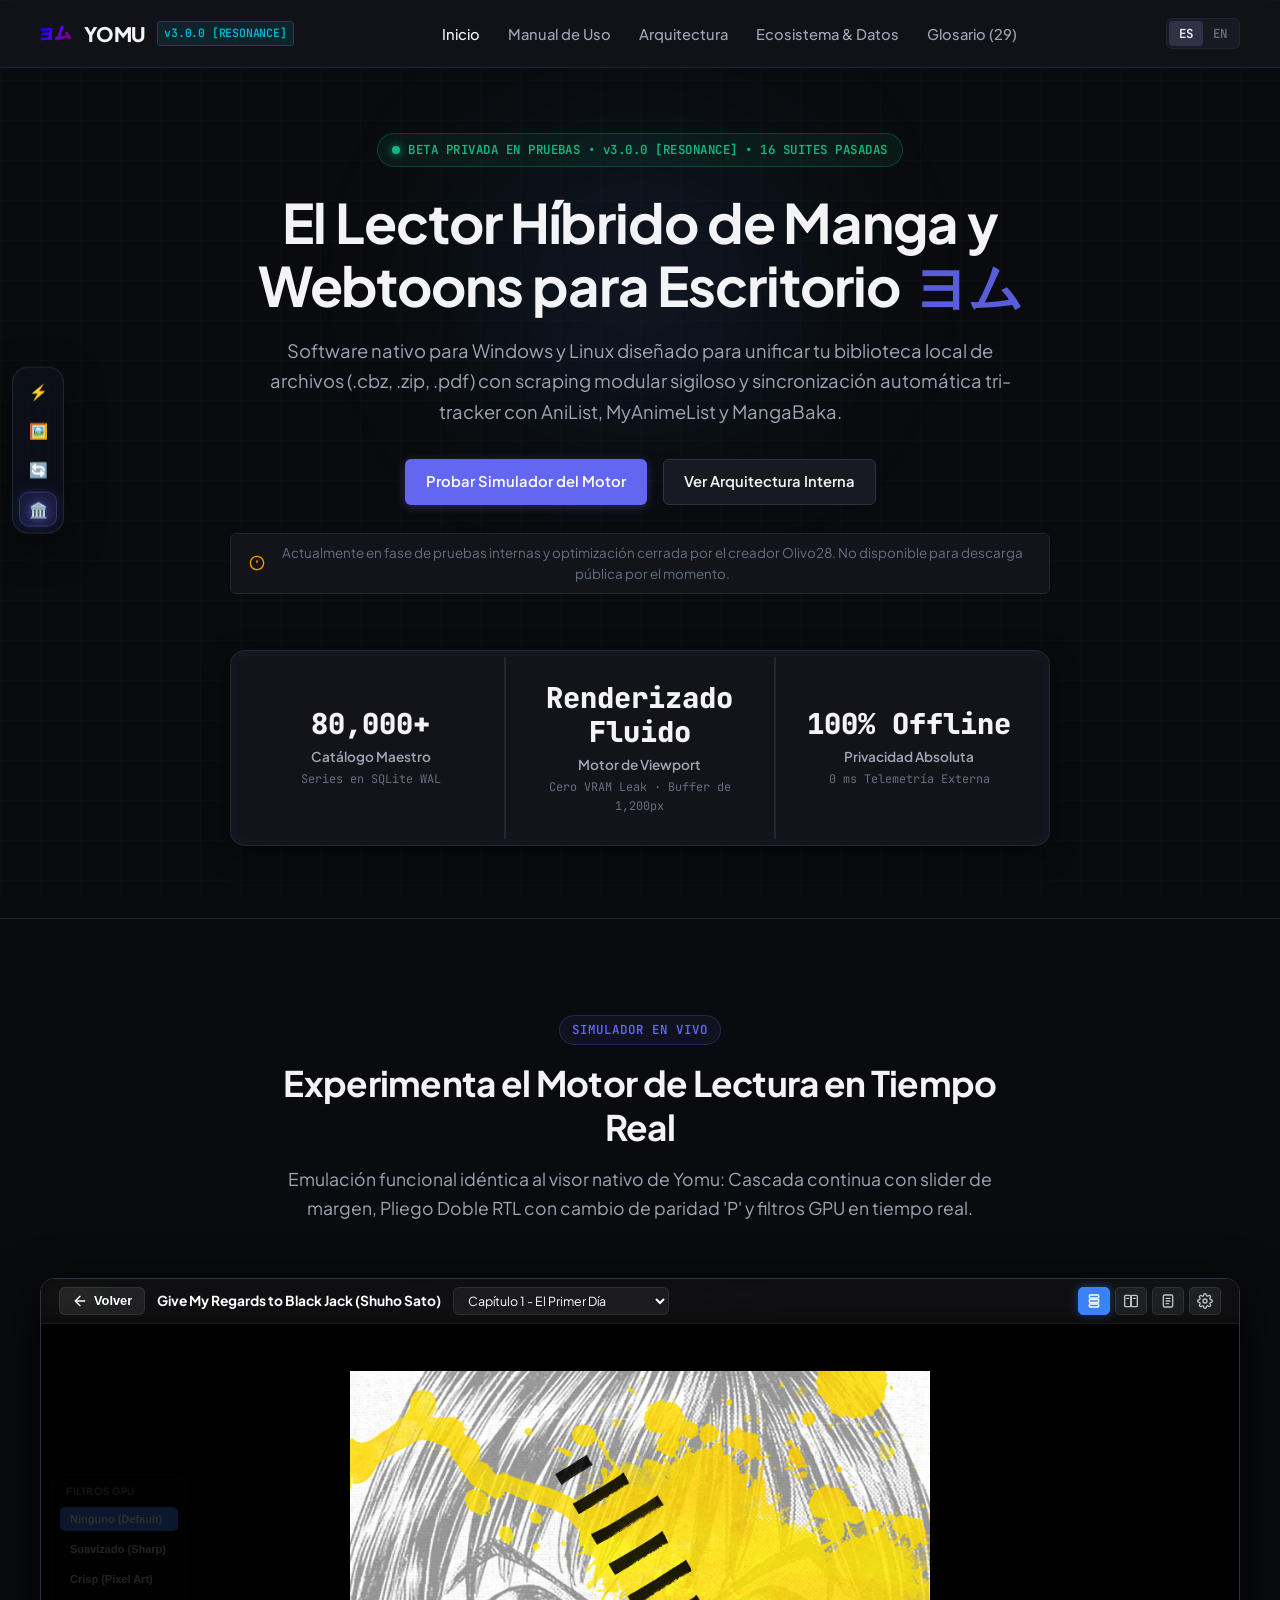
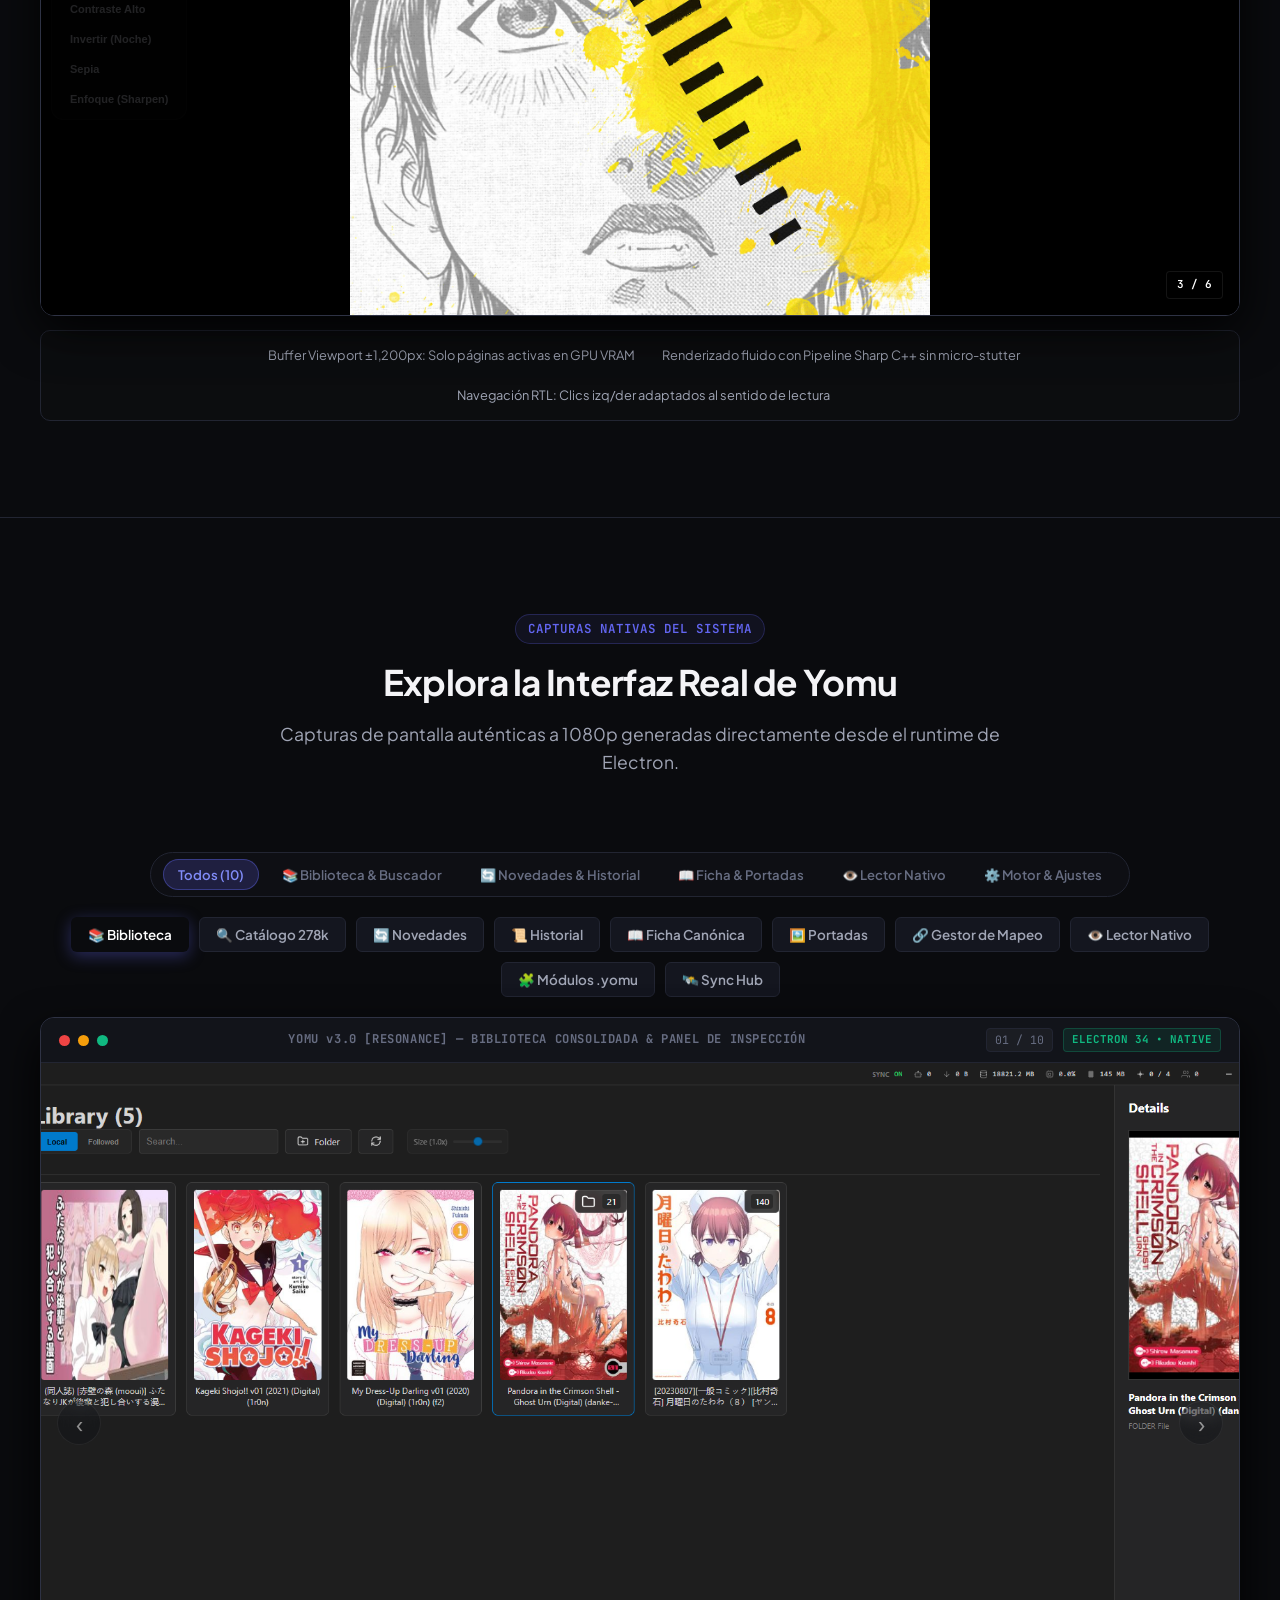
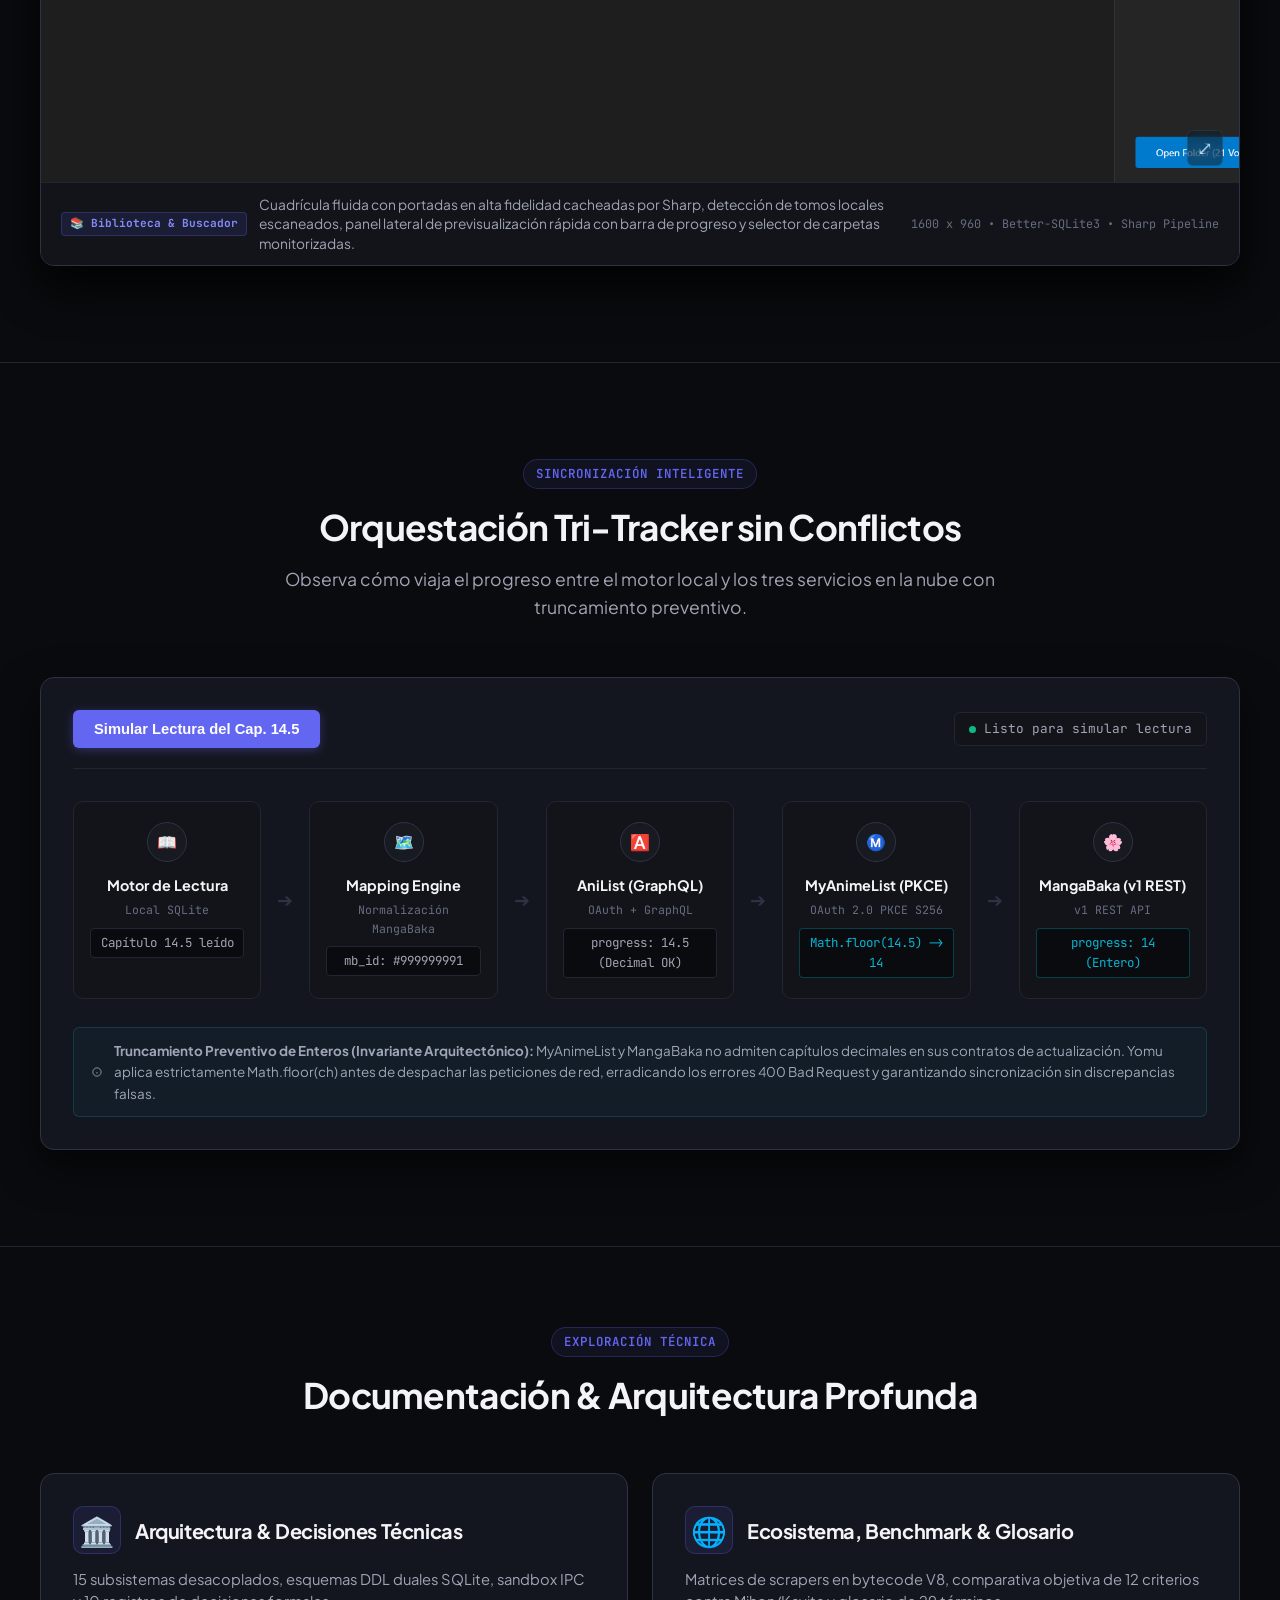
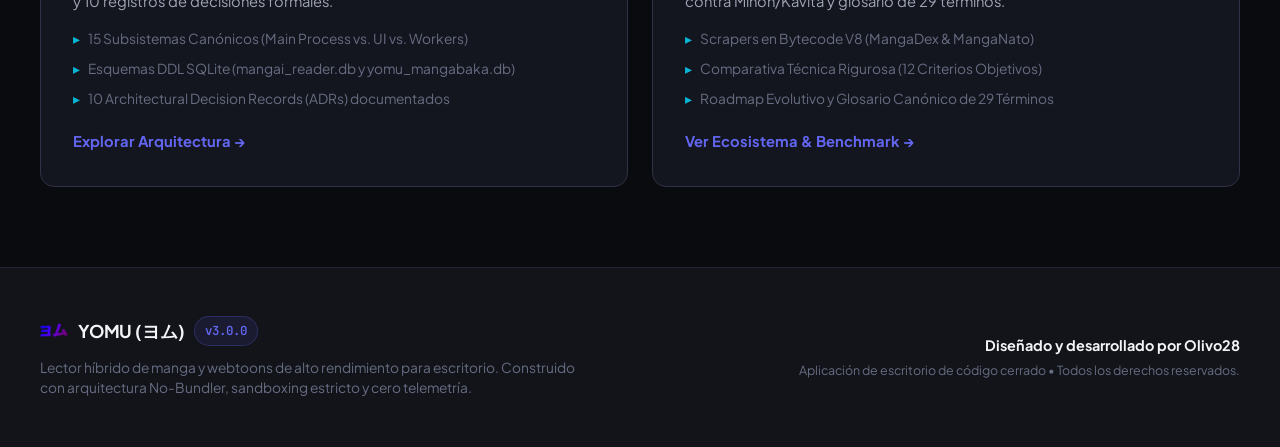
==== commit 55480c3e: "feat: sync public portal and marketplace [2026-09-27 02:22:55]" ====
--- a/index.html
+++ b/index.html
@@ -44,6 +44,7 @@
 
       <ul class="nav-links" id="nav-links">
         <li><a href="./index.html" class="nav-link active" data-i18n="nav.home">Inicio</a></li>
+        <li><a href="./manual.html" class="nav-link" data-i18n="nav.manual">Manual de Uso</a></li>
         <li><a href="./architecture.html" class="nav-link" data-i18n="nav.architecture">Arquitectura</a></li>
         <li><a href="./ecosystem.html" class="nav-link" data-i18n="nav.ecosystem">Ecosistema & Datos</a></li>
         <li><a href="./glossary.html" class="nav-link" data-i18n="nav.glossary">Glosario (29)</a></li>
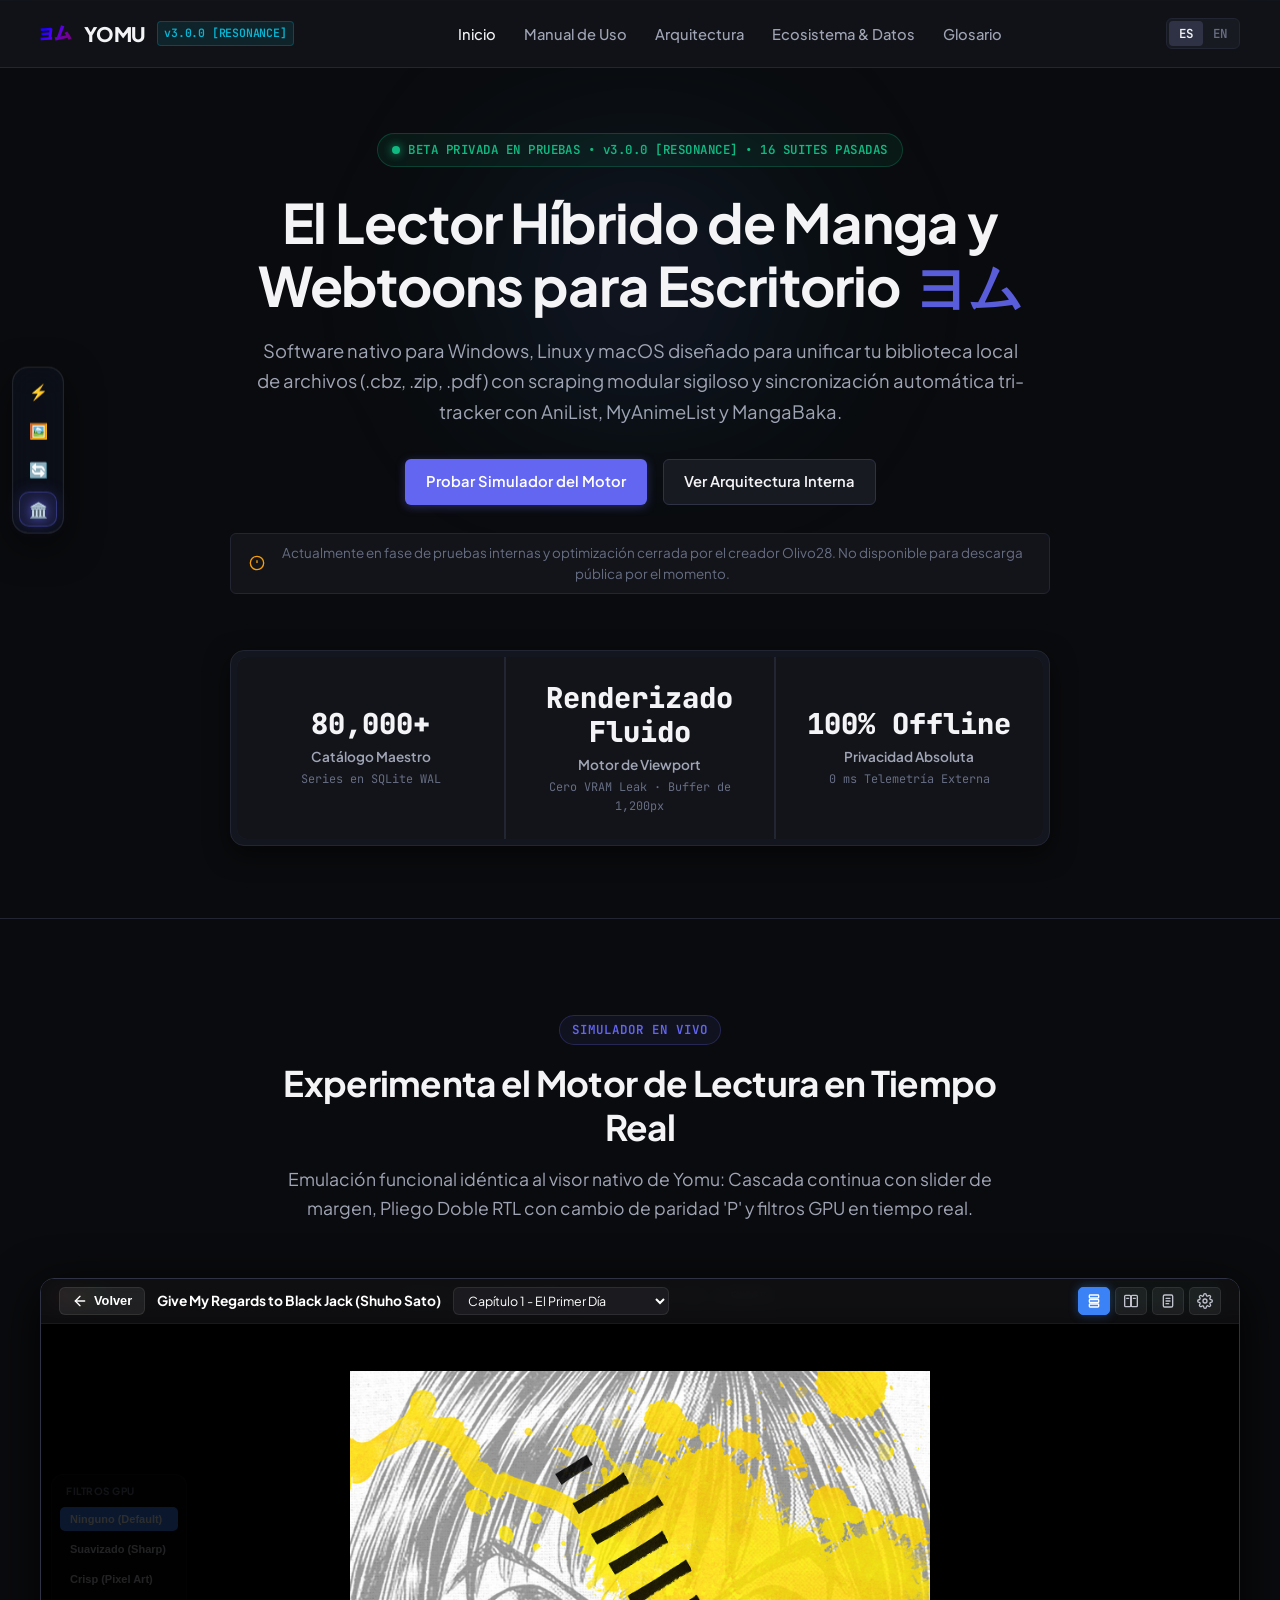
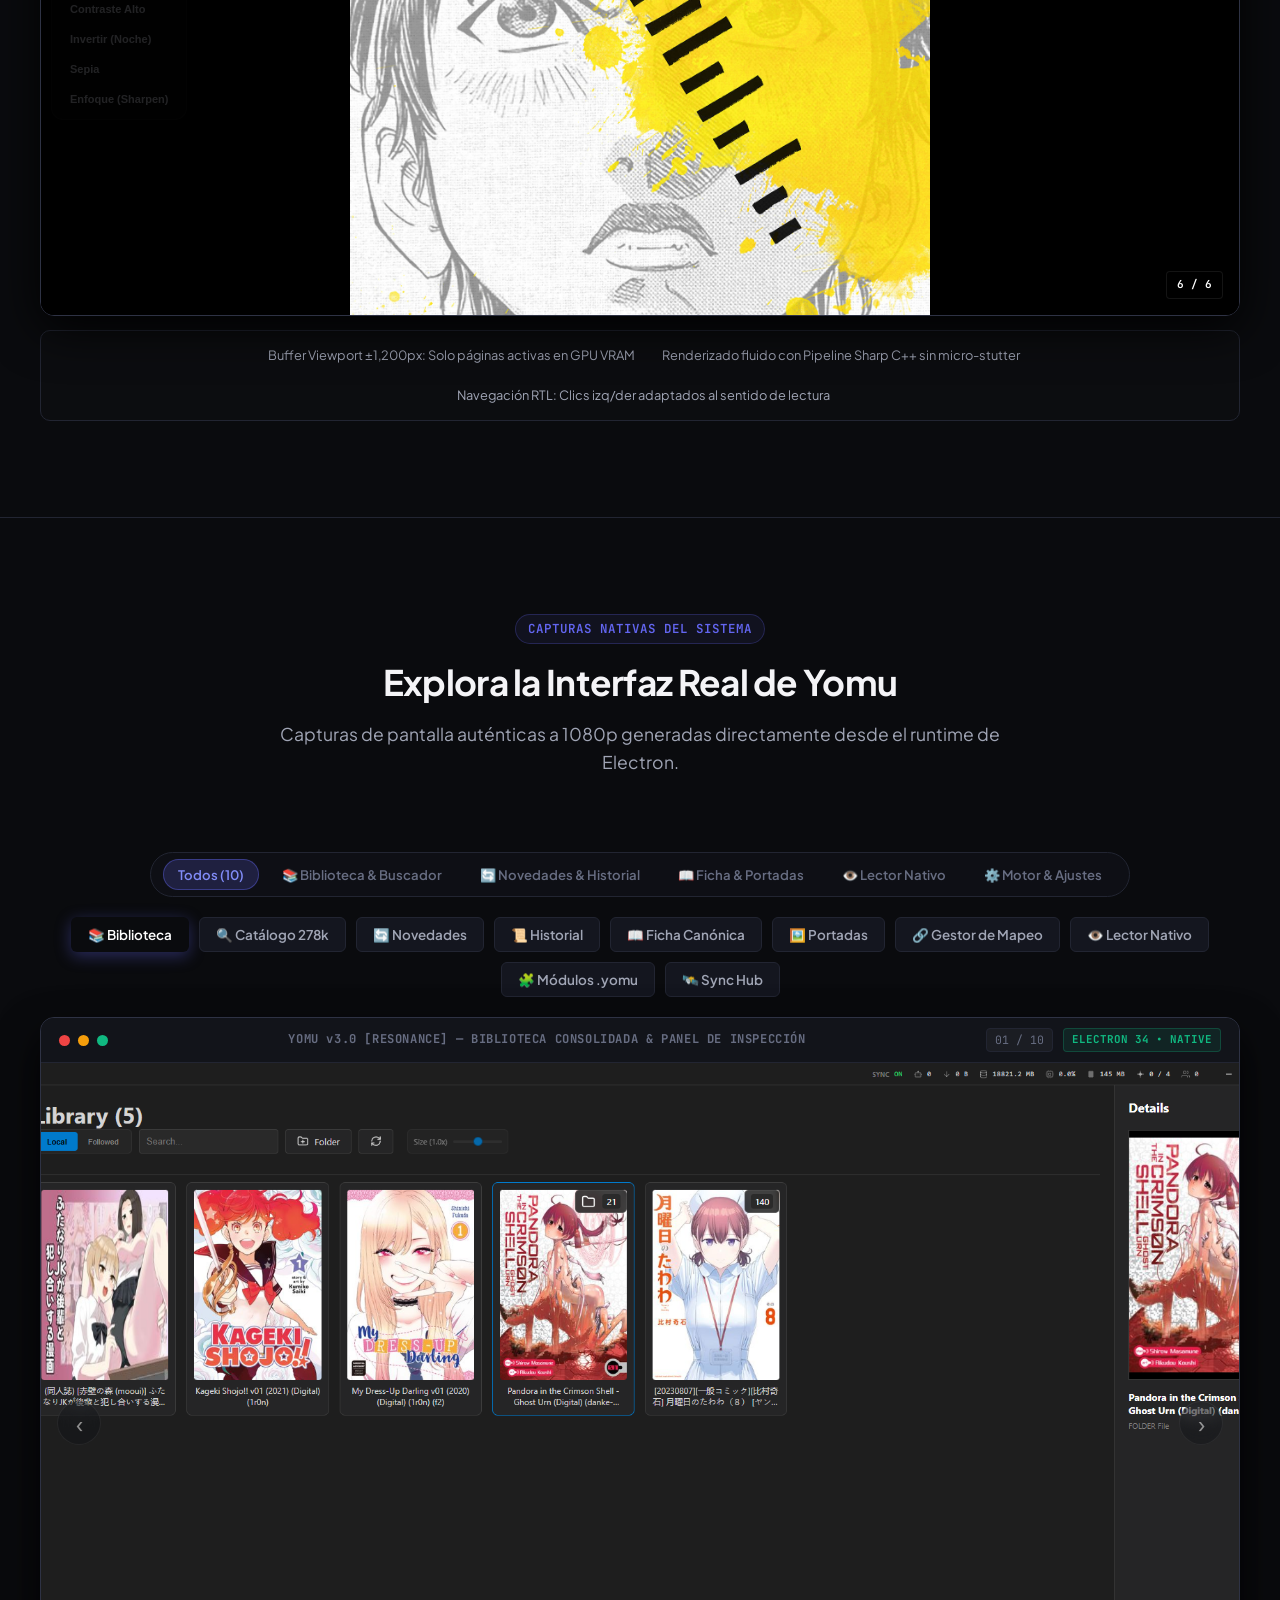
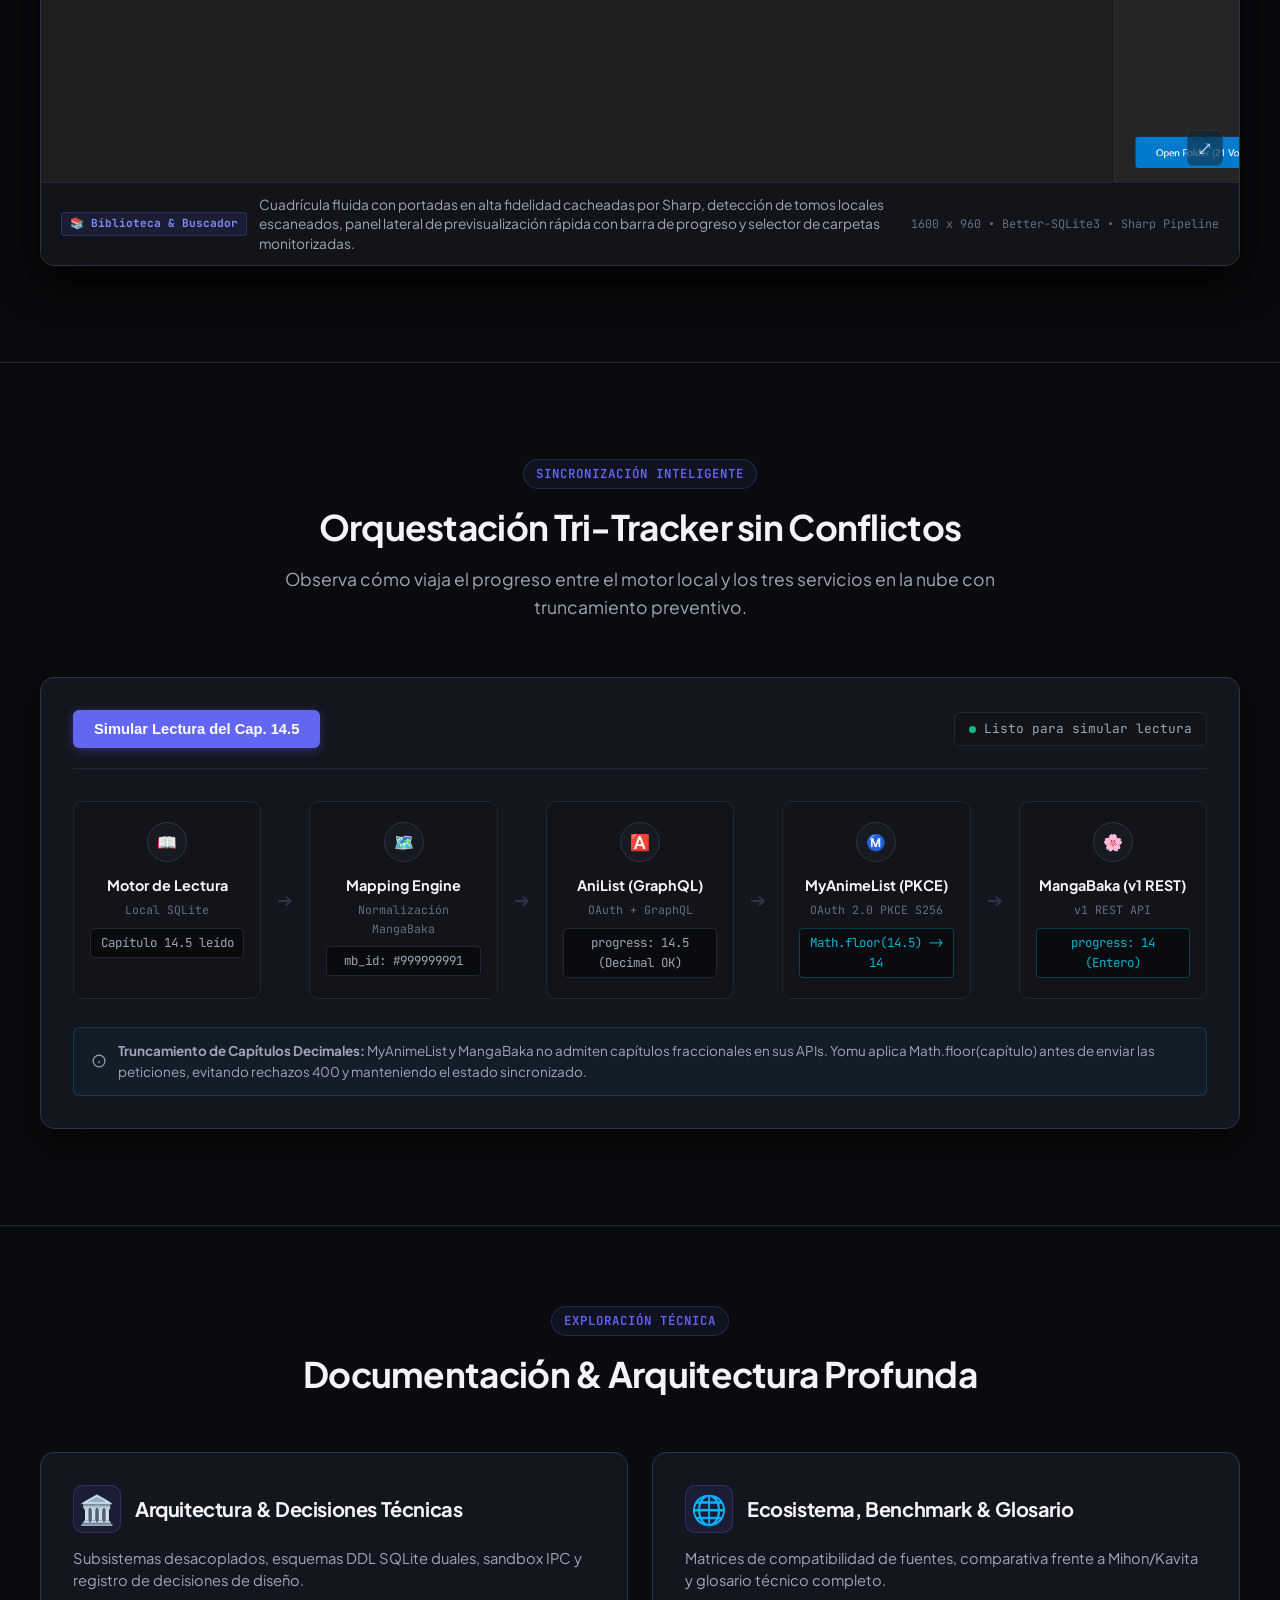
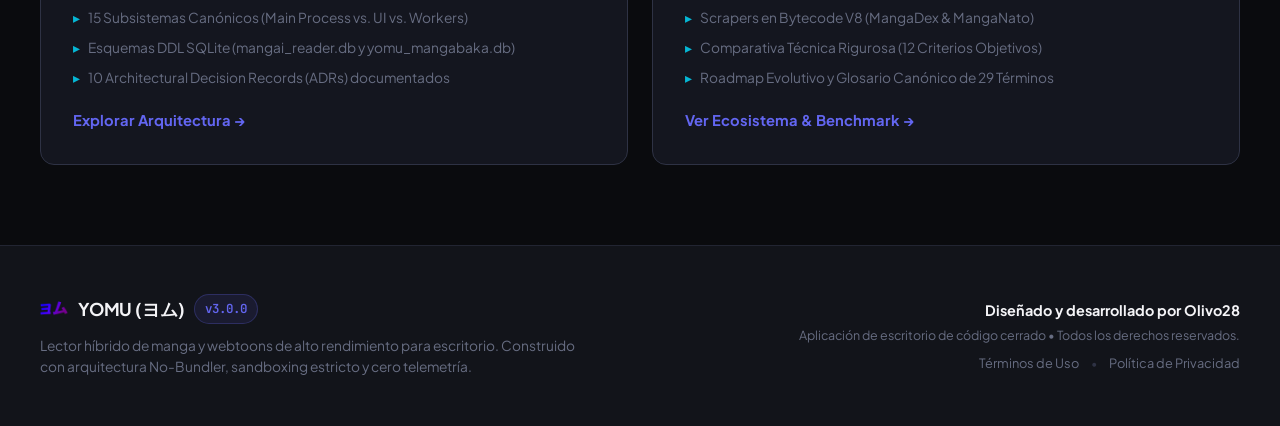
==== commit 3eb5e5f3: "feat: sync public portal and marketplace [2026-09-30 20:37:39]" ====
--- a/index.html
+++ b/index.html
@@ -4,7 +4,7 @@
   <meta charset="UTF-8">
   <meta name="viewport" content="width=device-width, initial-scale=1.0">
   <title>YOMU (ヨム) — The Hybrid Manga & Webtoon Engine for Desktop</title>
-  <meta name="description" content="Yomu es una aplicación de escritorio nativa para Windows y Linux que unifica tu biblioteca local de manga y webtoons (.cbz, .zip, .pdf) con scraping modular sigiloso y sincronización tri-tracker con AniList, MyAnimeList y MangaBaka.">
+  <meta name="description" content="Yomu es una aplicación de escritorio nativa para Windows, Linux y macOS que unifica tu biblioteca local de manga y webtoons (.cbz, .zip, .pdf) con scraping modular sigiloso y sincronización tri-tracker con AniList, MyAnimeList y MangaBaka.">
   <meta name="keywords" content="Yomu, manga reader, webtoon reader, desktop manga, cbz reader, anilist sync, myanimelist sync, mangabaka, tachiyomi alternative desktop">
   <meta name="author" content="Olivo28">
 
@@ -47,7 +47,7 @@
         <li><a href="./manual.html" class="nav-link" data-i18n="nav.manual">Manual de Uso</a></li>
         <li><a href="./architecture.html" class="nav-link" data-i18n="nav.architecture">Arquitectura</a></li>
         <li><a href="./ecosystem.html" class="nav-link" data-i18n="nav.ecosystem">Ecosistema & Datos</a></li>
-        <li><a href="./glossary.html" class="nav-link" data-i18n="nav.glossary">Glosario (29)</a></li>
+        <li><a href="./glossary.html" class="nav-link" data-i18n="nav.glossary">Glosario</a></li>
       </ul>
 
       <div class="nav-actions">
@@ -443,12 +443,44 @@
           <div style="font-size:0.78rem; color:var(--text-muted);" data-i18n="footer.license">
             Aplicación de escritorio de código cerrado • Todos los derechos reservados.
           </div>
+          <div class="footer-links">
+            <button class="footer-link" data-open-legal="terms" data-i18n="footer.terms">Términos de Uso</button>
+            <span class="footer-sep">•</span>
+            <button class="footer-link" data-open-legal="privacy" data-i18n="footer.privacy">Política de Privacidad</button>
+          </div>
         </div>
       </div>
     </div>
   </footer>
 
-
+  <!-- Accessible Legal Modal (Terms & Privacy) -->
+  <div class="legal-modal-overlay" id="legal-modal" role="dialog" aria-modal="true" aria-labelledby="legal-tab-terms">
+    <div class="legal-modal-content">
+      <div class="legal-modal-header">
+        <div class="legal-tabs" role="tablist">
+          <button class="legal-tab-btn active" id="legal-tab-terms" data-tab="terms" role="tab" aria-selected="true" data-i18n="legal.tabTerms">Términos de Uso</button>
+          <button class="legal-tab-btn" id="legal-tab-privacy" data-tab="privacy" role="tab" aria-selected="false" data-i18n="legal.tabPrivacy">Política de Privacidad</button>
+        </div>
+        <button class="legal-close-btn" id="legal-close-btn" aria-label="Cerrar modal">&times;</button>
+      </div>
+      <div class="legal-modal-body">
+        <div class="legal-pane active" data-pane="terms" role="tabpanel" aria-labelledby="legal-tab-terms">
+          <h3 data-i18n="legal.titleTerms">Términos de Uso</h3>
+          <p data-i18n="legal.termsP1">Yomu es un lector de manga y cómics de escritorio para uso personal, privado y sin ánimo de lucro.</p>
+          <p data-i18n="legal.termsP2">La aplicación funciona como un visor de archivos locales (.cbz, .zip, .pdf) y cliente de lectura. Los usuarios son los únicos responsables del contenido que cargan o visualizan a través de la aplicación o mediante extensiones modulares.</p>
+          <p data-i18n="legal.termsP3">Yomu no aloja, distribuye ni posee derechos sobre los contenidos escaneados de terceros. Las marcas comerciales, personajes y títulos mencionados pertenecen a sus respectivos autores y editoriales.</p>
+          <p data-i18n="legal.termsP4">El software se entrega 'tal cual' en versión beta, sin garantías explícitas ni implícitas de disponibilidad ininterrumpida de servicios de terceros (como trackers o servidores externos).</p>
+        </div>
+        <div class="legal-pane" data-pane="privacy" role="tabpanel" aria-labelledby="legal-tab-privacy">
+          <h3 data-i18n="legal.titlePrivacy">Política de Privacidad</h3>
+          <p data-i18n="legal.privacyP1">En Yomu tu privacidad es absoluta. La aplicación funciona con una arquitectura 100% offline-first y no recopila, almacena ni transmite ningún dato de telemetría a servidores propios o de terceros.</p>
+          <p data-i18n="legal.privacyP2">Toda tu biblioteca, historial de lectura, marcadores y configuraciones se almacenan exclusivamente de forma local en tu equipo dentro de bases de datos SQLite cifradas en tu directorio de usuario.</p>
+          <p data-i18n="legal.privacyP3">Al conectar tus cuentas de AniList o MyAnimeList, los tokens OAuth se guardan en tu almacenamiento local y únicamente se comunican de forma directa y cifrada (HTTPS) con las APIs oficiales de dichos servicios para registrar tu progreso.</p>
+          <p data-i18n="legal.privacyP4">No existen cookies de rastreo, anuncios publicitarios ni analíticas ocultas. Eres el único dueño de tu información de lectura.</p>
+        </div>
+      </div>
+    </div>
+  </div>
 
   <!-- Modular Scripts: Strict Loading Sequence -->
   <!-- 1. Data Layer -->
@@ -469,6 +501,7 @@
   <script src="./js/modules/benchmarkViewer.js"></script>
   <script src="./js/modules/roadmapViewer.js"></script>
   <script src="./js/modules/glossaryViewer.js"></script>
+  <script src="./js/modules/legalModal.js"></script>
 
   <!-- 3. Main App Orchestrator -->
   <script src="./js/app.js"></script>
--- a/css/base.css
+++ b/css/base.css
@@ -1,7 +1,4 @@
-/* ==========================================================================
-   YOMU (ヨム) — Base Design System & CSS Foundation
-   Sober, High-Precision Desktop Dark Theme
-   ========================================================================== */
+/* Yomu base design tokens */
 
 :root {
   /* Core Backgrounds */
@@ -76,19 +73,6 @@
   line-height: 1.6;
   overflow-x: hidden;
   position: relative;
-}
-
-/* Background Subtle Blueprint Grid */
-body::before {
-  content: '';
-  position: fixed;
-  inset: 0;
-  background-image: 
-    linear-gradient(to right, rgba(255, 255, 255, 0.015) 1px, transparent 1px),
-    linear-gradient(to bottom, rgba(255, 255, 255, 0.015) 1px, transparent 1px);
-  background-size: 40px 40px;
-  pointer-events: none;
-  z-index: 0;
 }
 
 /* Typography Standards */
@@ -538,3 +522,166 @@
   border-color: rgba(99, 102, 241, 0.4);
 }
 
+/* Footer Legal Navigation Links */
+.footer-links {
+  display: flex;
+  align-items: center;
+  gap: 12px;
+  margin-top: 8px;
+  justify-content: flex-end;
+  flex-wrap: wrap;
+}
+
+.footer-link {
+  color: var(--text-muted);
+  font-size: 0.8rem;
+  text-decoration: none;
+  background: none;
+  border: none;
+  padding: 0;
+  cursor: pointer;
+  font-family: inherit;
+  transition: color var(--transition-fast);
+}
+
+.footer-link:hover {
+  color: var(--accent-primary);
+  text-decoration: underline;
+}
+
+.footer-sep {
+  color: var(--border-medium);
+  font-size: 0.75rem;
+}
+
+/* Legal Modal Dialog (Terms & Privacy) */
+.legal-modal-overlay {
+  position: fixed;
+  inset: 0;
+  background: rgba(5, 6, 8, 0.84);
+  backdrop-filter: blur(12px);
+  -webkit-backdrop-filter: blur(12px);
+  display: flex;
+  align-items: center;
+  justify-content: center;
+  z-index: 2500;
+  opacity: 0;
+  pointer-events: none;
+  transition: opacity var(--transition-normal);
+}
+
+.legal-modal-overlay.open {
+  opacity: 1;
+  pointer-events: auto;
+}
+
+.legal-modal-content {
+  background: var(--bg-card);
+  border: 1px solid var(--border-medium);
+  border-radius: var(--radius-lg);
+  width: 92%;
+  max-width: 680px;
+  max-height: 82vh;
+  display: flex;
+  flex-direction: column;
+  box-shadow: var(--shadow-lg), 0 20px 40px rgba(0, 0, 0, 0.45);
+  transform: scale(0.96);
+  transition: transform var(--transition-normal);
+  overflow: hidden;
+}
+
+.legal-modal-overlay.open .legal-modal-content {
+  transform: scale(1);
+}
+
+.legal-modal-header {
+  padding: 16px 20px;
+  border-bottom: 1px solid var(--border-subtle);
+  display: flex;
+  align-items: center;
+  justify-content: space-between;
+  gap: 16px;
+  background: var(--bg-secondary);
+}
+
+.legal-tabs {
+  display: flex;
+  gap: 8px;
+}
+
+.legal-tab-btn {
+  background: transparent;
+  border: 1px solid transparent;
+  color: var(--text-muted);
+  font-size: 0.88rem;
+  font-weight: 600;
+  font-family: inherit;
+  padding: 6px 14px;
+  border-radius: var(--radius-sm);
+  cursor: pointer;
+  transition: all var(--transition-fast);
+}
+
+.legal-tab-btn:hover {
+  color: var(--text-primary);
+  background: rgba(255, 255, 255, 0.04);
+}
+
+.legal-tab-btn.active {
+  color: #818cf8;
+  background: rgba(99, 102, 241, 0.14);
+  border-color: rgba(99, 102, 241, 0.3);
+}
+
+.legal-close-btn {
+  background: transparent;
+  border: none;
+  color: var(--text-muted);
+  font-size: 1.4rem;
+  cursor: pointer;
+  width: 34px;
+  height: 34px;
+  display: flex;
+  align-items: center;
+  justify-content: center;
+  border-radius: var(--radius-sm);
+  transition: all var(--transition-fast);
+}
+
+.legal-close-btn:hover {
+  color: var(--text-primary);
+  background: rgba(255, 255, 255, 0.08);
+}
+
+.legal-modal-body {
+  padding: 24px;
+  overflow-y: auto;
+  line-height: 1.68;
+  color: var(--text-secondary);
+  font-size: 0.92rem;
+  display: flex;
+  flex-direction: column;
+  gap: 14px;
+}
+
+.legal-pane {
+  display: none;
+  flex-direction: column;
+  gap: 14px;
+}
+
+.legal-pane.active {
+  display: flex;
+}
+
+.legal-pane h3 {
+  font-size: 1.12rem;
+  font-weight: 700;
+  color: var(--text-primary);
+  margin-bottom: 2px;
+}
+
+.legal-pane p {
+  margin: 0;
+}
+
--- a/css/components/quick-nav.css
+++ b/css/components/quick-nav.css
@@ -1,7 +1,4 @@
-/* ==========================================================================
-   YOMU (ヨム) — Floating Quick-Navigation Rail Component
-   Left-docked quick jump navigation with reactive scroll-spy
-   ========================================================================== */
+/* Floating quick jump rail */
 
 .quick-nav-dock {
   position: fixed;
--- a/css/components/hero.css
+++ b/css/components/hero.css
@@ -1,6 +1,4 @@
-/* ==========================================================================
-   YOMU (ヨム) — Hero Section & Telemetry Metrics Component
-   ========================================================================== */
+/* Hero section and telemetry metrics */
 
 .hero-section {
   padding-top: calc(var(--nav-height) + 64px);
--- a/css/components/reader-sim.css
+++ b/css/components/reader-sim.css
@@ -87,11 +87,15 @@
   width: 100%;
   max-width: 580px;
   height: auto;
+  aspect-ratio: 1357 / 1920;
   display: block;
   margin: 0 auto;
   transform: translateZ(0);
-  will-change: transform, filter, opacity;
   box-shadow: 0 4px 20px rgba(0, 0, 0, 0.7);
+}
+
+.reader-webtoon .reader-image[data-page-index="4"] {
+  aspect-ratio: 2714 / 1920;
 }
 
 /* Paged Layout Flow (Single & Double Spread) */
@@ -120,6 +124,11 @@
 
 .reader-paged.single .reader-image {
   max-width: 90%;
+}
+
+.reader-paged .reader-image.reader-image-wide {
+  max-width: 92%;
+  width: auto;
 }
 
 /* GPU Shader Filters (Matched with src/renderer/css/views/reader.css) */
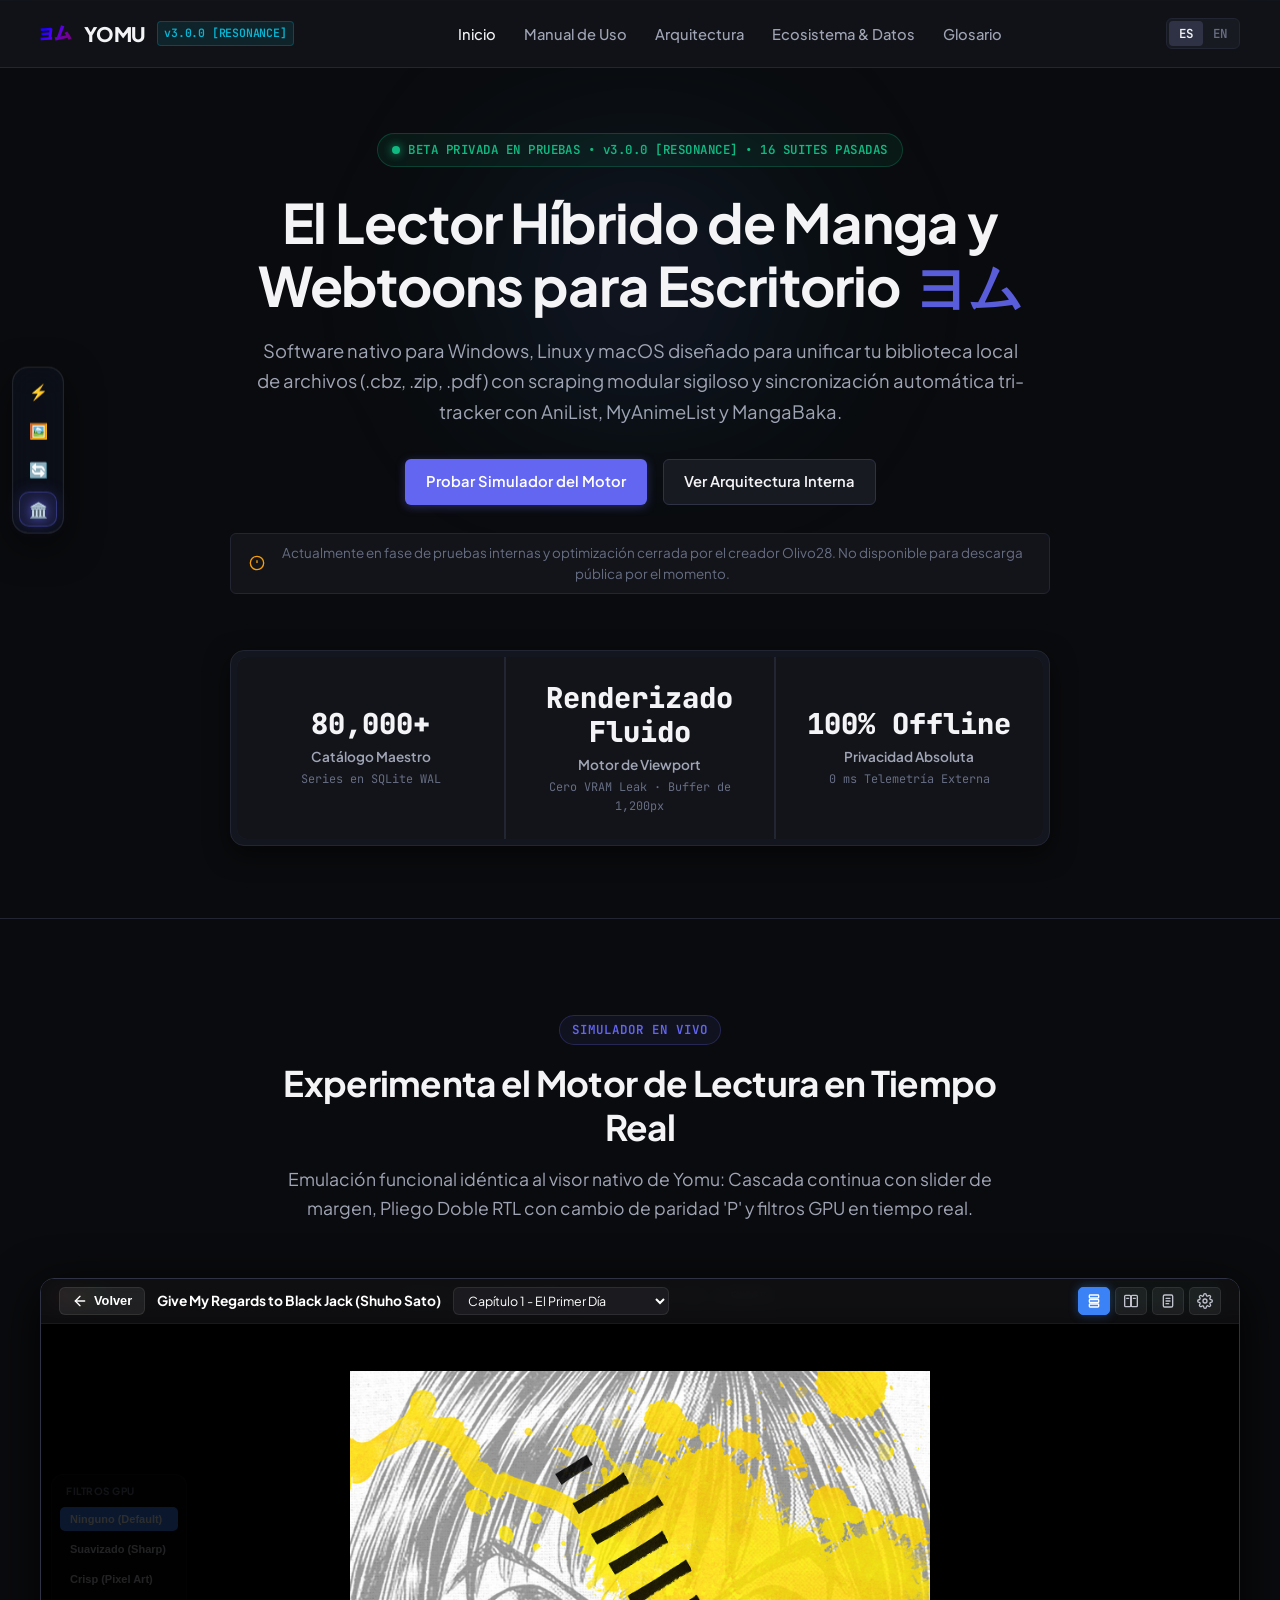
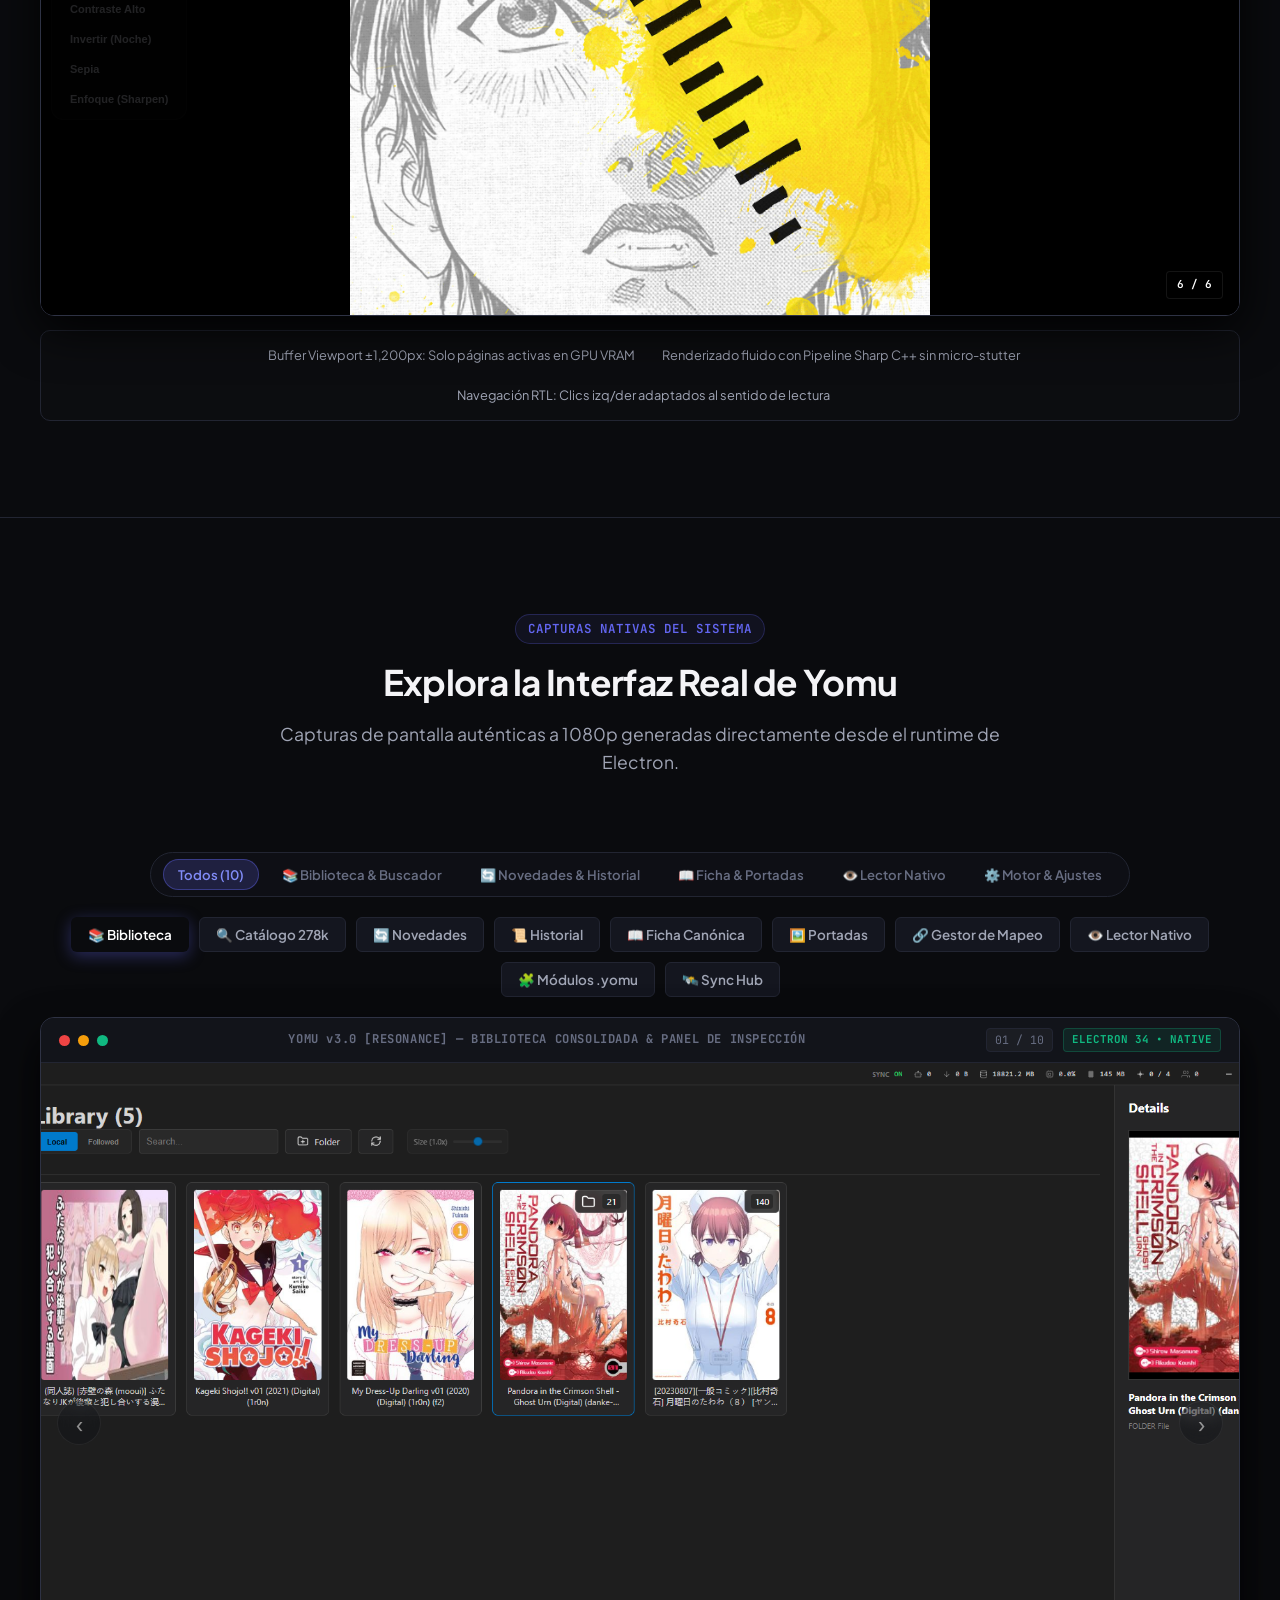
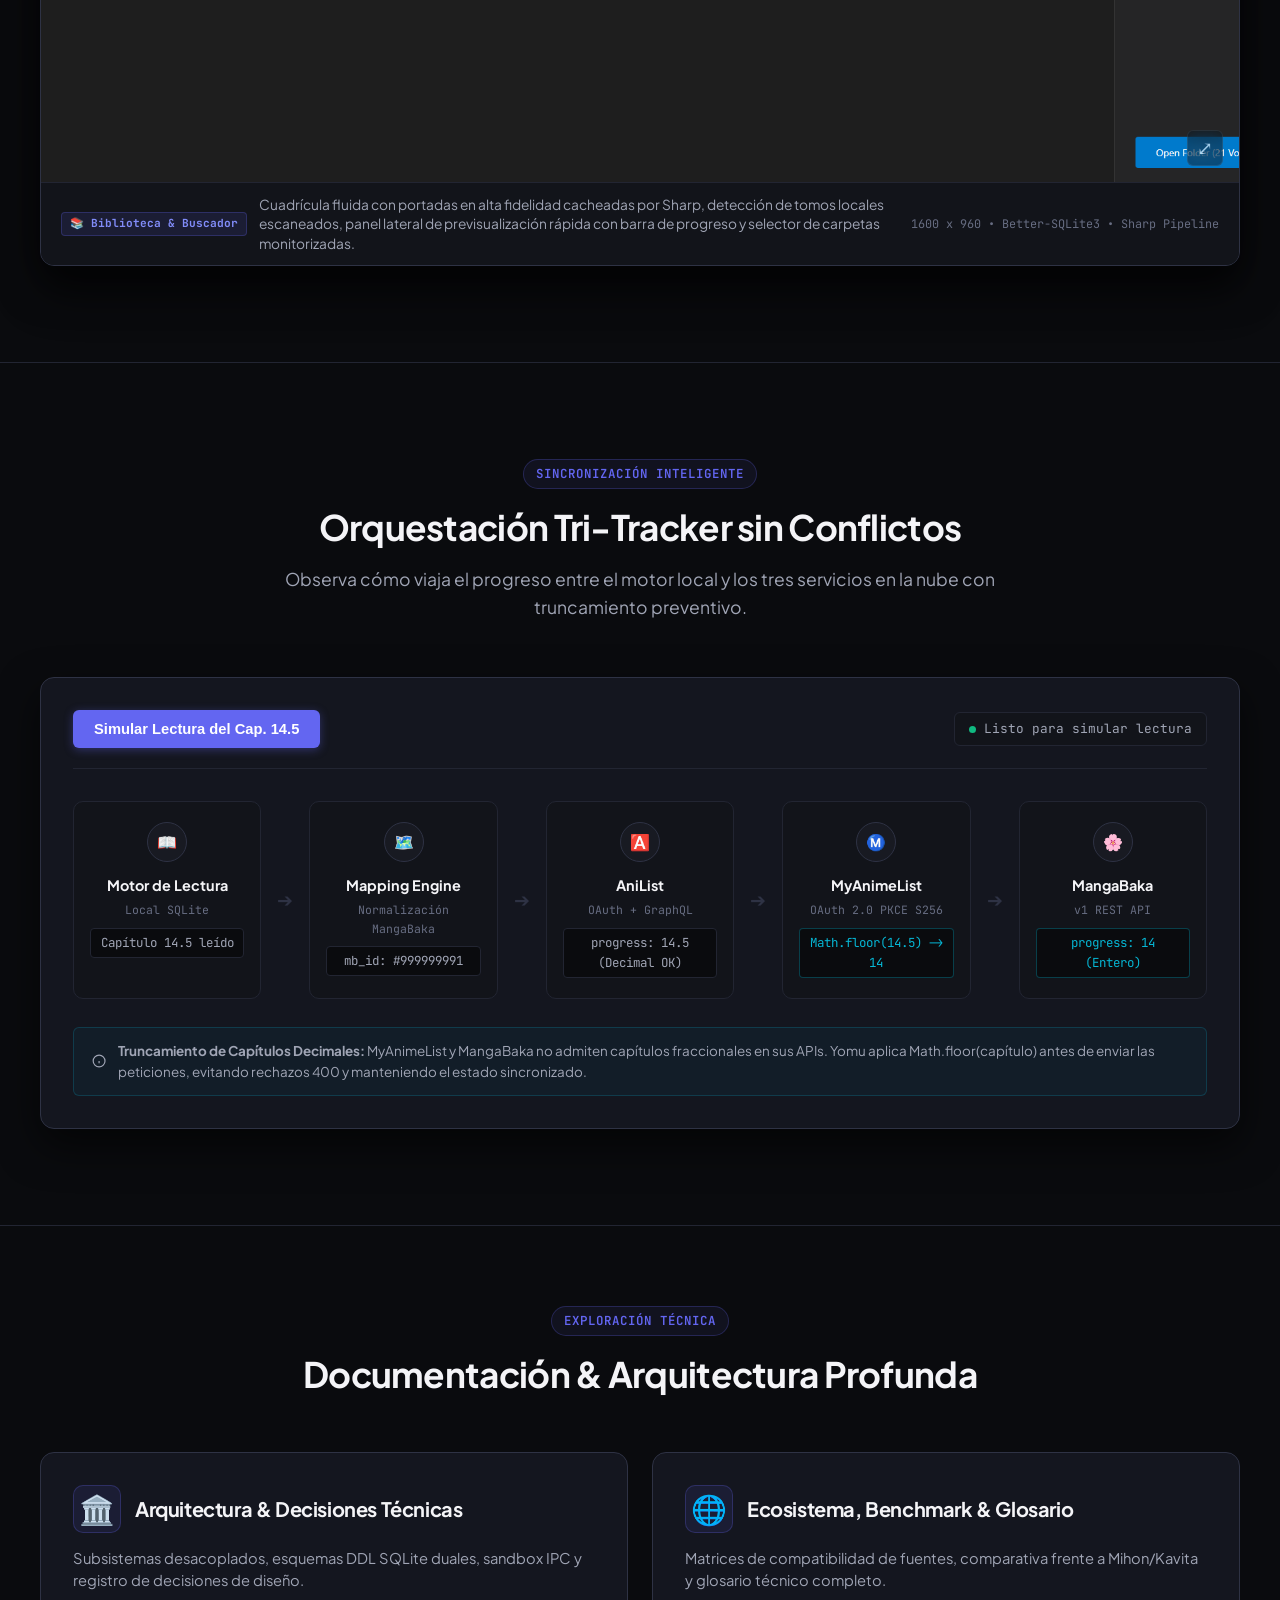
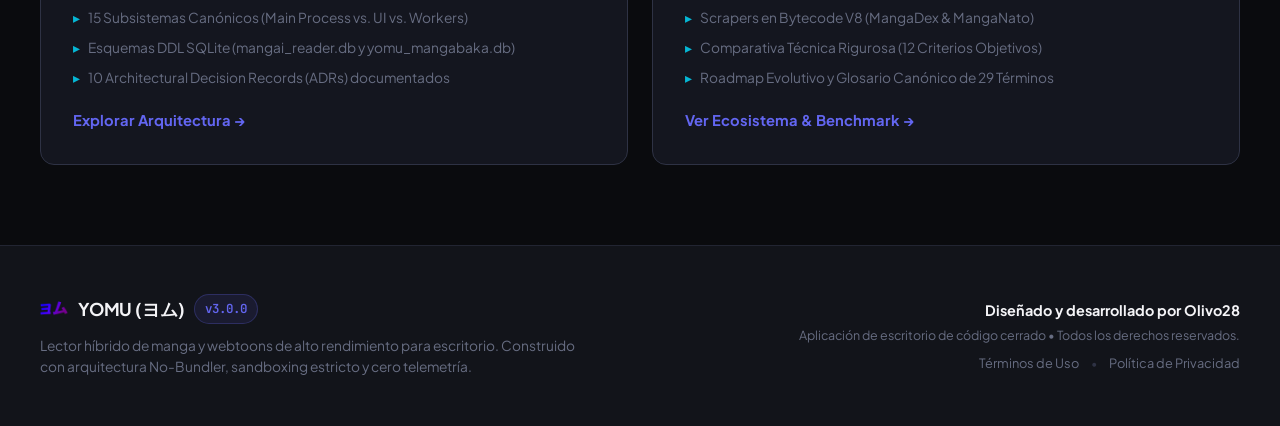
==== commit 170c8a76: "feat: sync public portal and marketplace [2026-09-30 21:49:43]" ====
--- a/index.html
+++ b/index.html
@@ -315,7 +315,7 @@
           <div class="sync-node" id="node-local">
             <div class="sync-node-icon">📖</div>
             <div class="sync-node-title" data-i18n="sync.nodeLocal">Motor de Lectura</div>
-            <div class="sync-node-protocol">Local SQLite</div>
+            <div class="sync-node-protocol" data-i18n="sync.protoLocal">Local SQLite</div>
             <div class="sync-node-payload" data-i18n="sync.payloadLocal">Capítulo 14.5 leído</div>
           </div>
 
@@ -325,7 +325,7 @@
             <div class="sync-node-icon">🗺️</div>
             <div class="sync-node-title" data-i18n="sync.nodeMapping">Mapping Engine</div>
             <div class="sync-node-protocol" data-i18n="sync.protoMapping">Normalización MangaBaka</div>
-            <div class="sync-node-payload">mb_id: #999999991</div>
+            <div class="sync-node-payload" data-i18n="sync.payloadMapping">mb_id: #999999991</div>
           </div>
 
           <div class="sync-node-connector">➔</div>
@@ -333,8 +333,8 @@
           <div class="sync-node" id="node-anilist">
             <div class="sync-node-icon">🅰️</div>
             <div class="sync-node-title" data-i18n="sync.nodeAniList">AniList</div>
-            <div class="sync-node-protocol">OAuth + GraphQL</div>
-            <div class="sync-node-payload">progress: 14.5 (Decimal OK)</div>
+            <div class="sync-node-protocol" data-i18n="sync.protoAniList">OAuth + GraphQL</div>
+            <div class="sync-node-payload" data-i18n="sync.payloadAniList">progress: 14.5 (Decimal OK)</div>
           </div>
 
           <div class="sync-node-connector">➔</div>
@@ -342,8 +342,8 @@
           <div class="sync-node highlight-truncation" id="node-mal">
             <div class="sync-node-icon">Ⓜ️</div>
             <div class="sync-node-title" data-i18n="sync.nodeMAL">MyAnimeList</div>
-            <div class="sync-node-protocol">OAuth 2.0 PKCE S256</div>
-            <div class="sync-node-payload">Math.floor(14.5) -> 14</div>
+            <div class="sync-node-protocol" data-i18n="sync.protoMAL">OAuth 2.0 PKCE S256</div>
+            <div class="sync-node-payload" data-i18n="sync.payloadMAL">Math.floor(14.5) -> 14</div>
           </div>
 
           <div class="sync-node-connector">➔</div>
@@ -351,7 +351,7 @@
           <div class="sync-node highlight-truncation" id="node-mb">
             <div class="sync-node-icon">🌸</div>
             <div class="sync-node-title" data-i18n="sync.nodeMB">MangaBaka</div>
-            <div class="sync-node-protocol">v1 REST API</div>
+            <div class="sync-node-protocol" data-i18n="sync.protoMB">v1 REST API</div>
             <div class="sync-node-payload" data-i18n="sync.payloadMB">progress: 14 (Entero)</div>
           </div>
         </div>
@@ -391,9 +391,9 @@
               15 subsistemas desacoplados, esquemas DDL duales SQLite, sandbox IPC y 10 registros de decisiones formales.
             </p>
             <ul class="portal-card-bullets">
-              <li class="portal-card-bullet">15 Subsistemas Canónicos (Main Process vs. UI vs. Workers)</li>
-              <li class="portal-card-bullet">Esquemas DDL SQLite (mangai_reader.db y yomu_mangabaka.db)</li>
-              <li class="portal-card-bullet">10 Architectural Decision Records (ADRs) documentados</li>
+              <li class="portal-card-bullet" data-i18n="portal.archBullet1">15 Subsistemas Canónicos (Main Process vs. UI vs. Workers)</li>
+              <li class="portal-card-bullet" data-i18n="portal.archBullet2">Esquemas DDL SQLite (mangai_reader.db y yomu_mangabaka.db)</li>
+              <li class="portal-card-bullet" data-i18n="portal.archBullet3">10 Architectural Decision Records (ADRs) documentados</li>
             </ul>
           </div>
           <span class="portal-card-cta" data-i18n="portal.archBtn">Explorar Arquitectura →</span>
@@ -410,9 +410,9 @@
               Matrices de scrapers en bytecode V8, comparativa objetiva de 12 criterios contra Mihon/Kavita y glosario de 29 términos.
             </p>
             <ul class="portal-card-bullets">
-              <li class="portal-card-bullet">Scrapers en Bytecode V8 (MangaDex & MangaNato)</li>
-              <li class="portal-card-bullet">Comparativa Técnica Rigurosa (12 Criterios Objetivos)</li>
-              <li class="portal-card-bullet">Roadmap Evolutivo y Glosario Canónico de 29 Términos</li>
+              <li class="portal-card-bullet" data-i18n="portal.ecoBullet1">Scrapers en Bytecode V8 (MangaDex & MangaNato)</li>
+              <li class="portal-card-bullet" data-i18n="portal.ecoBullet2">Comparativa Técnica Rigurosa (12 Criterios Objetivos)</li>
+              <li class="portal-card-bullet" data-i18n="portal.ecoBullet3">Roadmap Evolutivo y Glosario Canónico de 29 Términos</li>
             </ul>
           </div>
           <span class="portal-card-cta" data-i18n="portal.ecoBtn">Ver Ecosistema & Benchmark →</span>
